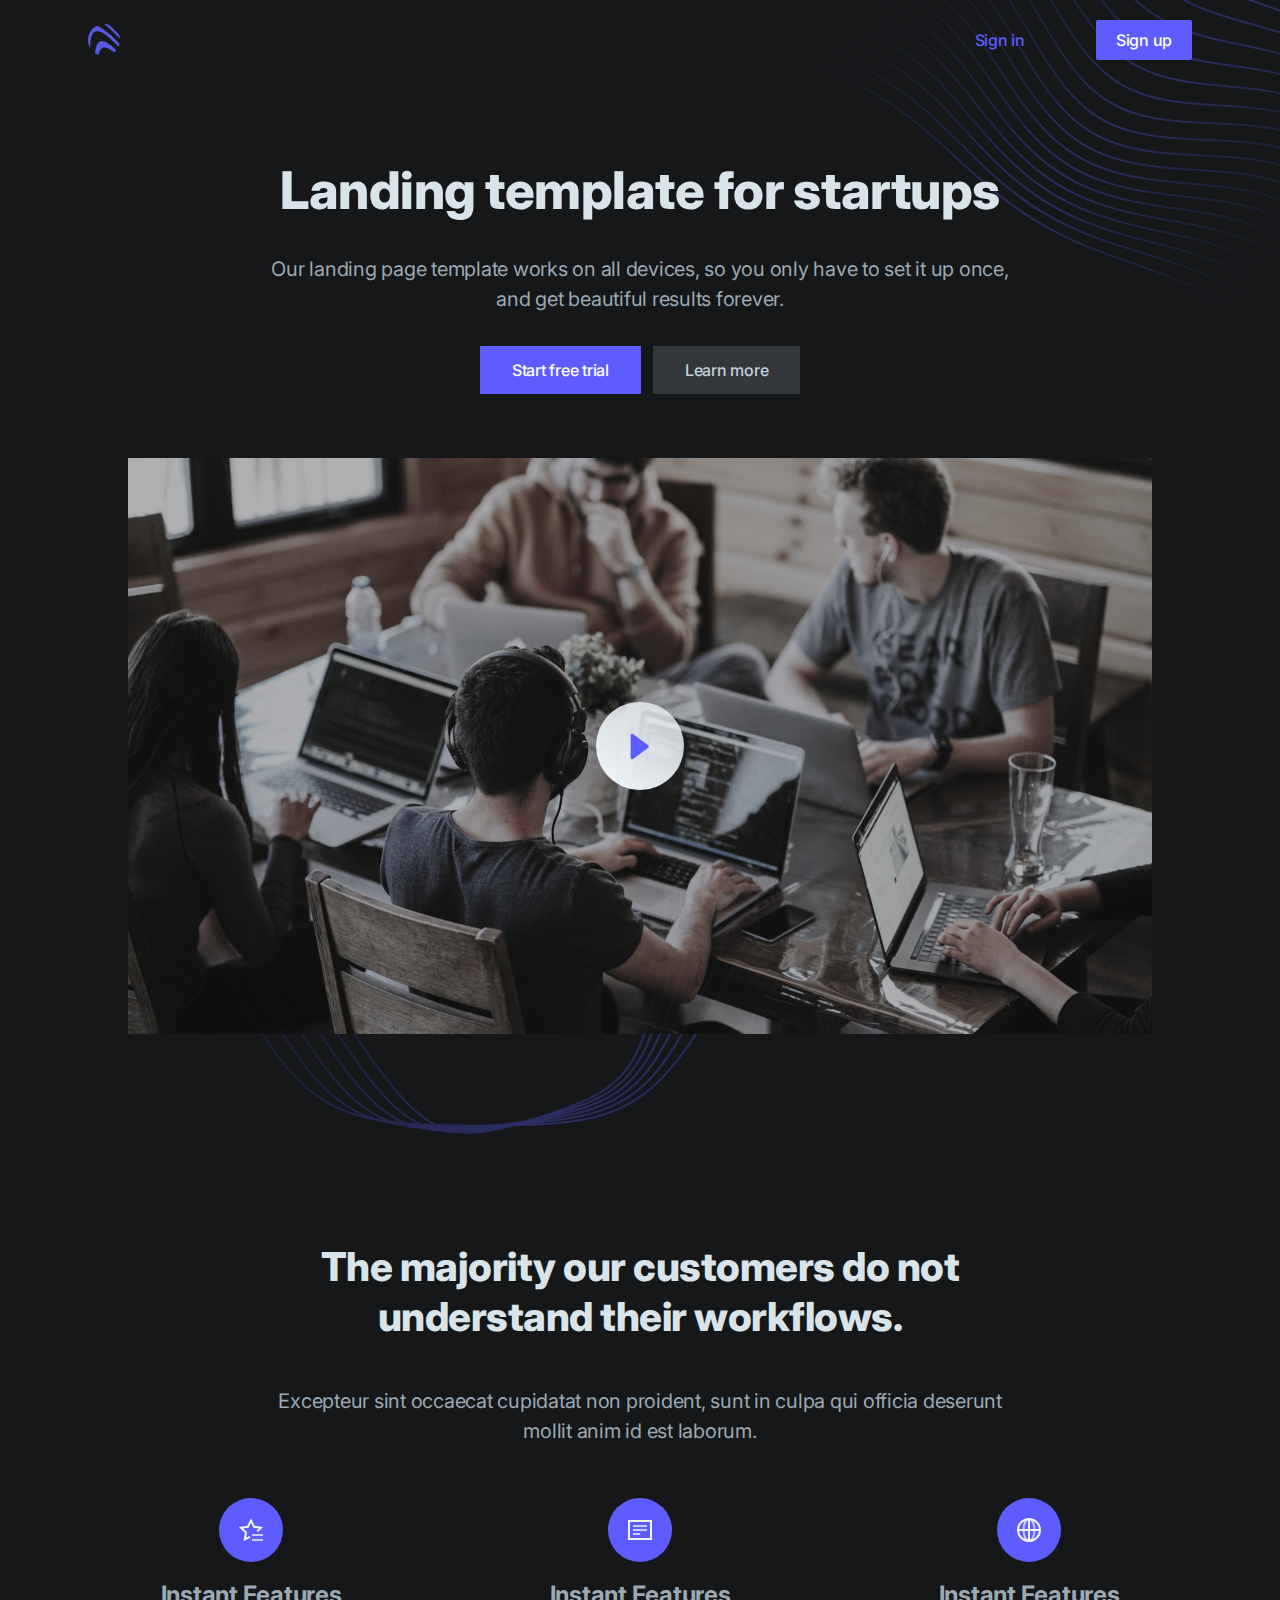
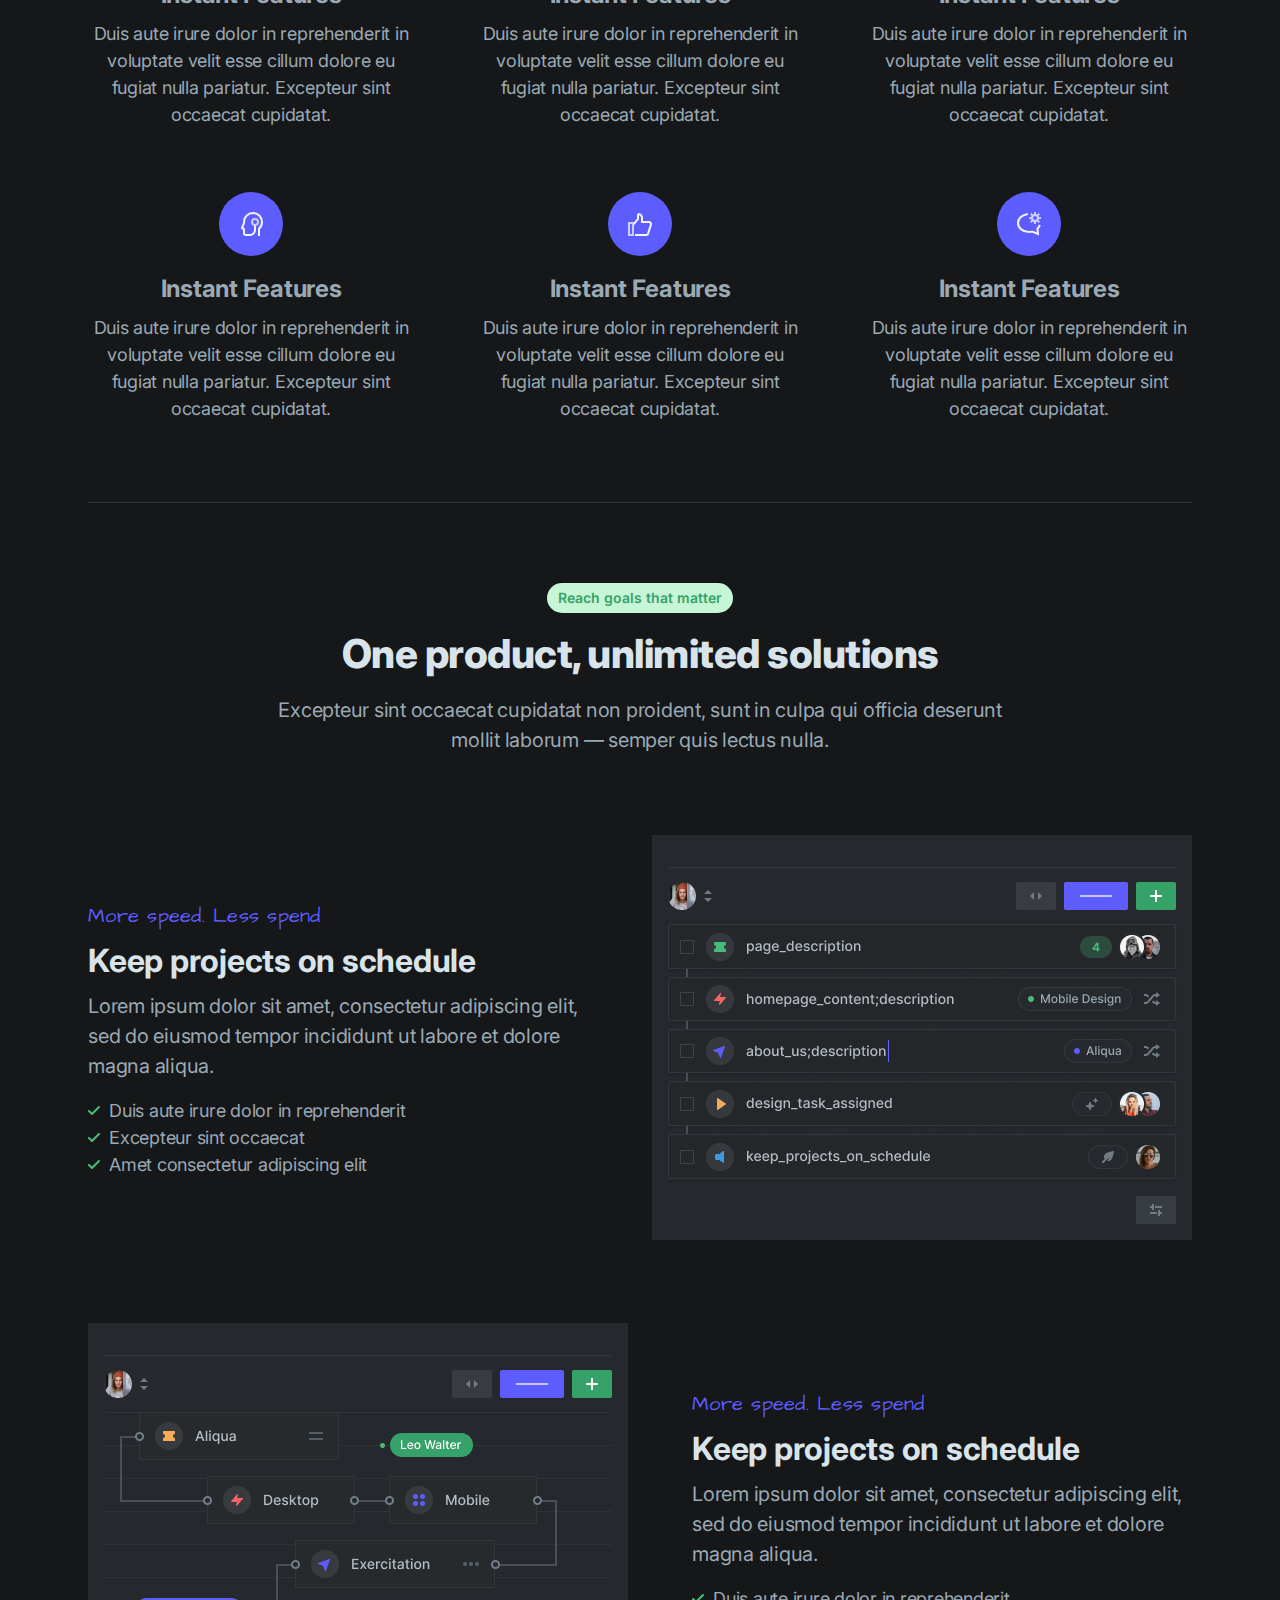
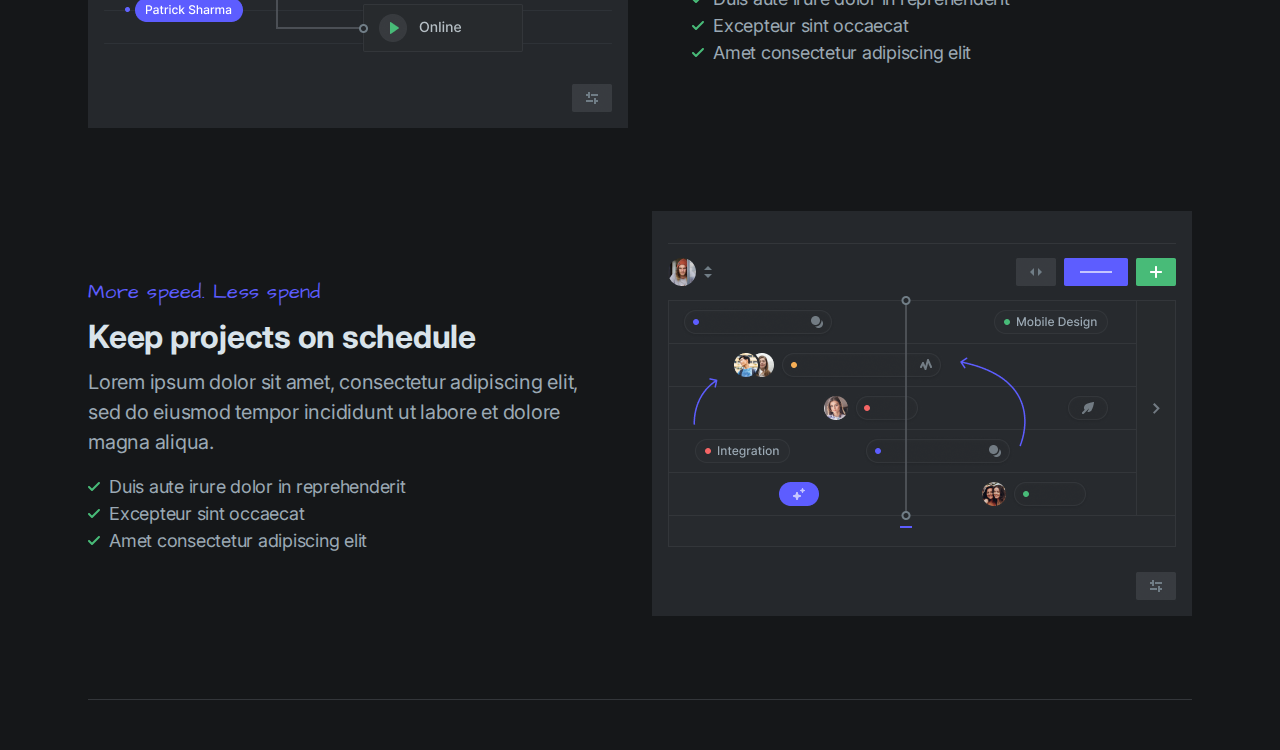
==== index.html @ 2b780910 "next section solutions is made and adapted" ====
<!DOCTYPE html>
<html lang="en">
  <head>
    <meta charset="UTF-8" />
    <meta http-equiv="X-UA-Compatible" content="IE=edge" />
    <meta name="viewport" content="width=device-width, initial-scale=1.0" />
    <title>startup</title>
    <link rel="stylesheet" href="./css/base.css" />
  </head>
  <body>
    <div class="decoration">
      <img src="../imgs/second-decore-one.png" alt="" />
    </div>
    <header class="header">
      <div class="header--top">
        <div class="container">
          <a href="#" class="logo">
            <img src="./imgs/Logo-ico.svg" alt="Logo" />
          </a>
          <nav class="nav">
            <ul class="nav--list">
              <li class="Sign-in">
                <a href="./pages/signIn.html">
                  <img
                    src="./imgs/header/Sign-in-ico.svg"
                    alt=""
                    class="icon"
                  />
                  <span class="link--text">Sign in</span>
                </a>
              </li>
              <li class="Sign-up">
                <a href="./pages/signUp.html">
                  <img
                    src="./imgs/header/Sign-up-ico.svg"
                    alt=""
                    class="icon"
                  />
                  <span class="link--text">Sign up</span>
                </a>
              </li>
            </ul>
          </nav>
        </div>
      </div>
      <div class="header--bottom">
        <div class="container">
          <div class="text--content">
            <h1 class="title">Landing template for startups</h1>
            <h4 class="sub-title">
              Our landing page template works on all devices, so you only have
              to set it up once, and get beautiful results forever.
            </h4>
            <div class="buttons">
              <a href="#" class="first-btn">Start free trial</a>
              <a href="#" class="second-btn">Learn more</a>
            </div>
          </div>
          <div class="video--content">
            <img src="./imgs/header/video-img.png" alt="" class="video--img" />
            <button class="play-btn">
              <div class="play-btn-triangle"></div>
            </button>
          </div>
          <img
            src="./imgs/header/decoration-second.png"
            alt=""
            class="decoration-second"
          />
        </div>
      </div>
    </header>
    <main class="main">
      <section class="majorities">
        <div class="container under-line">
          <div class="majorities--text-content">
            <h2 class="title">
              The majority our customers do not understand their workflows.
            </h2>
            <h4 class="sub-title">
              Excepteur sint occaecat cupidatat non proident, sunt in culpa qui
              officia deserunt mollit anim id est laborum.
            </h4>
          </div>
          <div class="majorities--cards">
            <div class="card">
              <div class="accent--img">
                <img
                  src="./imgs/majorities/card-first-ico.svg"
                  alt=""
                  class=""
                />
              </div>
              <div class="card--text">
                <h5 class="mini-title">Instant Features</h5>
                <p class="description">
                  Duis aute irure dolor in reprehenderit in voluptate velit esse
                  cillum dolore eu fugiat nulla pariatur. Excepteur sint
                  occaecat cupidatat.
                </p>
              </div>
            </div>
            <div class="card">
              <div class="accent--img">
                <img
                  src="./imgs/majorities/card-second-ico.svg"
                  alt=""
                  class=""
                />
              </div>
              <div class="card--text">
                <h5 class="mini-title">Instant Features</h5>
                <p class="description">
                  Duis aute irure dolor in reprehenderit in voluptate velit esse
                  cillum dolore eu fugiat nulla pariatur. Excepteur sint
                  occaecat cupidatat.
                </p>
              </div>
            </div>
            <div class="card">
              <div class="accent--img">
                <img
                  src="./imgs/majorities/card-third-ico.svg"
                  alt=""
                  class=""
                />
              </div>
              <div class="card--text">
                <h5 class="mini-title">Instant Features</h5>
                <p class="description">
                  Duis aute irure dolor in reprehenderit in voluptate velit esse
                  cillum dolore eu fugiat nulla pariatur. Excepteur sint
                  occaecat cupidatat.
                </p>
              </div>
            </div>
            <div class="card">
              <div class="accent--img">
                <img
                  src="./imgs/majorities/card-fourth-ico.svg"
                  alt=""
                  class=""
                />
              </div>
              <div class="card--text">
                <h5 class="mini-title">Instant Features</h5>
                <p class="description">
                  Duis aute irure dolor in reprehenderit in voluptate velit esse
                  cillum dolore eu fugiat nulla pariatur. Excepteur sint
                  occaecat cupidatat.
                </p>
              </div>
            </div>
            <div class="card">
              <div class="accent--img">
                <img
                  src="./imgs/majorities/card-fifth-ico.svg"
                  alt=""
                  class=""
                />
              </div>
              <div class="card--text">
                <h5 class="mini-title">Instant Features</h5>
                <p class="description">
                  Duis aute irure dolor in reprehenderit in voluptate velit esse
                  cillum dolore eu fugiat nulla pariatur. Excepteur sint
                  occaecat cupidatat.
                </p>
              </div>
            </div>
            <div class="card">
              <div class="accent--img">
                <img
                  src="./imgs/majorities/card-sixth-ico.svg"
                  alt=""
                  class=""
                />
              </div>
              <div class="card--text">
                <h5 class="mini-title">Instant Features</h5>
                <p class="description">
                  Duis aute irure dolor in reprehenderit in voluptate velit esse
                  cillum dolore eu fugiat nulla pariatur. Excepteur sint
                  occaecat cupidatat.
                </p>
              </div>
            </div>
          </div>
        </div>
      </section>
      <section class="solutions">
        <div class="container under-line">
          <div class="solutions--text-content">
            <div class="motivational--block">
              <span class="text">Reach goals that matter</span>
            </div>
            <h2 class="title">One product, unlimited solutions</h2>
            <h4 class="sub-title">
              Excepteur sint occaecat cupidatat non proident, sunt in culpa qui
              officia deserunt mollit laborum — semper quis lectus nulla.
            </h4>
          </div>
          <div class="solutions--main-content">
            <div class="card">
              <div class="card-texts">
                <div class="titles--up">
                  <h4 class="accent-sub-title">More speed. Less spend</h4>
                  <h3 class="mini-title">Keep projects on schedule</h3>
                  <h4 class="sub-title">
                    Lorem ipsum dolor sit amet, consectetur adipiscing elit, sed
                    do eiusmod tempor incididunt ut labore et dolore magna
                    aliqua.
                  </h4>
                </div>
                <ul class="check-list">
                  <li class="list-elements">
                    <img
                      src="./imgs/solutions/check-ico.svg"
                      alt=""
                      class="list-check-ico"
                    />
                    <p class="description list-text">
                      Duis aute irure dolor in reprehenderit
                    </p>
                  </li>
                  <li class="list-elements">
                    <img
                      src="./imgs/solutions/check-ico.svg"
                      alt=""
                      class="list-check-ico"
                    />
                    <p class="description list-text">Excepteur sint occaecat</p>
                  </li>
                  <li class="list-elements">
                    <img
                      src="./imgs/solutions/check-ico.svg"
                      alt=""
                      class="list-check-ico"
                    />
                    <p class="description list-text">
                      Amet consectetur adipiscing elit
                    </p>
                  </li>
                </ul>
              </div>
              <div class="card-img">
                <img src="./imgs/solutions/solutions-first-img.png" alt="" />
              </div>
            </div>
            <div class="card card-reverse">
              <div class="card-texts">
                <div class="titles--up">
                  <h4 class="accent-sub-title">More speed. Less spend</h4>
                  <h3 class="mini-title">Keep projects on schedule</h3>
                  <h4 class="sub-title">
                    Lorem ipsum dolor sit amet, consectetur adipiscing elit, sed
                    do eiusmod tempor incididunt ut labore et dolore magna
                    aliqua.
                  </h4>
                </div>
                <ul class="check-list">
                  <li class="list-elements">
                    <img
                      src="./imgs/solutions/check-ico.svg"
                      alt=""
                      class="list-check-ico"
                    />
                    <p class="description list-text">
                      Duis aute irure dolor in reprehenderit
                    </p>
                  </li>
                  <li class="list-elements">
                    <img
                      src="./imgs/solutions/check-ico.svg"
                      alt=""
                      class="list-check-ico"
                    />
                    <p class="description list-text">Excepteur sint occaecat</p>
                  </li>
                  <li class="list-elements">
                    <img
                      src="./imgs/solutions/check-ico.svg"
                      alt=""
                      class="list-check-ico"
                    />
                    <p class="description list-text">
                      Amet consectetur adipiscing elit
                    </p>
                  </li>
                </ul>
              </div>
              <div class="card-img">
                <img src="./imgs/solutions/solution-second-img.png" alt="" />
              </div>
            </div>
            <div class="card">
              <div class="card-texts">
                <div class="titles--up">
                  <h4 class="accent-sub-title">More speed. Less spend</h4>
                  <h3 class="mini-title">Keep projects on schedule</h3>
                  <h4 class="sub-title">
                    Lorem ipsum dolor sit amet, consectetur adipiscing elit, sed
                    do eiusmod tempor incididunt ut labore et dolore magna
                    aliqua.
                  </h4>
                </div>
                <ul class="check-list">
                  <li class="list-elements">
                    <img
                      src="./imgs/solutions/check-ico.svg"
                      alt=""
                      class="list-check-ico"
                    />
                    <p class="description list-text">
                      Duis aute irure dolor in reprehenderit
                    </p>
                  </li>
                  <li class="list-elements">
                    <img
                      src="./imgs/solutions/check-ico.svg"
                      alt=""
                      class="list-check-ico"
                    />
                    <p class="description list-text">Excepteur sint occaecat</p>
                  </li>
                  <li class="list-elements">
                    <img
                      src="./imgs/solutions/check-ico.svg"
                      alt=""
                      class="list-check-ico"
                    />
                    <p class="description list-text">
                      Amet consectetur adipiscing elit
                    </p>
                  </li>
                </ul>
              </div>
              <div class="card-img">
                <img src="./imgs/solutions/solution-third-img.png" alt="" />
              </div>
            </div>
          </div>
        </div>
      </section>
    </main>
  </body>
</html>
---- css/base.css ----
/* http://meyerweb.com/eric/tools/css/reset/
   v5.0.2 | 20191019
   License: none (public domain)
*/
@import url("https://fonts.googleapis.com/css2?family=Architects+Daughter&family=Inter:wght@100..900&display=swap");
* {
  margin: 0;
  padding: 0;
  border: 0;
  font-size: 100%;
  font: inherit;
  vertical-align: baseline;
  box-sizing: border-box;
}

/* HTML5 display-role reset for older browsers */
article, aside, details, figcaption, figure,
footer, header, hgroup, main, menu, nav, section {
  display: block;
}

/* HTML5 hidden-attribute fix for newer browsers */
*[hidden] {
  display: none;
}

body {
  line-height: 1;
}

menu, ol, ul {
  list-style: none;
}

blockquote, q {
  quotes: none;
}

blockquote:before, blockquote:after,
q:before, q:after {
  content: "";
  content: none;
}

table {
  border-collapse: collapse;
  border-spacing: 0;
}

a {
  text-decoration: none;
}

button, input {
  outline: none;
  border: none;
}

.main .sign-form .container #sign-in .additional-info-section .ico .checked-img, .header .header--top .container .nav .nav--list a .icon {
  display: none;
}

.solutions .container .solutions--main-content .card .card-texts .check-list .list-elements, .solutions .container .solutions--main-content .card, .main .sign-form .container .form .selection-text, .main .sign-form .container .form .google-btn .google-ico, .main .sign-form .container #sign-in .additional-info-section .link-label, .main .sign-form .container #sign-in .additional-info-section, .header--bottom .container .text--content .buttons, .header .header--top .container .nav .nav--list, .header .header--top .container {
  display: flex;
  justify-content: space-between;
  align-items: center;
}

.solutions .container .solutions--main-content .card .card-texts .titles--up, .solutions .container .solutions--main-content .card .card-texts, .solutions .container .solutions--main-content, .solutions .container .solutions--text-content, .solutions .container, .majorities .container .majorities--cards .card .card--text, .majorities .container .majorities--cards .card, .majorities .container .majorities--text-content, .majorities .container, .main .sign-form .container .form .input-complex-section .input-complex, .main .sign-form .container .form .input-complex-section, .main .sign-form .container .form, .main .sign-form .container, .header--bottom .container .video--content, .header--bottom .container .text--content, .header--bottom .container {
  display: flex;
  flex-direction: column;
  justify-content: space-between;
  align-items: center;
}

.solutions .container .solutions--text-content .motivational--block, .majorities .container .majorities--cards .card .accent--img, .header--bottom .container .video--content .play-btn {
  display: flex;
  justify-content: center;
  align-items: center;
}

.header .header--top {
  position: relative;
}
.header .header--top .container {
  height: 80px;
}
.header .header--top .container .nav .nav--list {
  gap: 51px;
}
@media (max-width: 768px) {
  .header .header--top .container .nav .nav--list {
    gap: 6dvw;
  }
}
.header .header--top .container .nav .nav--list a {
  border-radius: 2px;
  padding: 10px 20px;
}
@media (max-width: 768px) {
  .header .header--top .container .nav .nav--list a .icon {
    display: block;
    width: 24px;
    height: 24px;
  }
}
@media (max-width: 768px) {
  .header .header--top .container .nav .nav--list a .link--text {
    display: none;
  }
}
.header .header--top .container .nav .nav--list .Sign-in a {
  color: rgb(93, 93, 255);
  font-family: "Inter", sans-serif;
  font-weight: 500;
  font-size: 16px;
  line-height: 24px;
  letter-spacing: -0.25px;
}
@media (max-width: 768px) {
  .header .header--top .container .nav .nav--list .Sign-in a {
    display: block;
    border: 1px solid rgb(93, 93, 255);
  }
}
.header .header--top .container .nav .nav--list .Sign-up a {
  box-shadow: 0px 1px 3px 0px rgba(25, 32, 44, 0.04);
  color: rgb(255, 255, 255);
  font-family: "Inter", sans-serif;
  font-weight: 500;
  font-size: 16px;
  line-height: 24px;
  letter-spacing: -0.25px;
  background-color: rgb(93, 93, 255);
}
@media (max-width: 768px) {
  .header .header--top .container .nav .nav--list .Sign-up a {
    display: flex;
  }
}

.header--bottom {
  padding-top: 80px;
}
.header--bottom .container {
  gap: 64px;
  position: relative;
}
.header--bottom .container .text--content {
  max-width: 768px;
  min-height: 218px;
  text-align: center;
  gap: 32px;
}
.header--bottom .container .text--content .buttons {
  min-height: 48px;
  gap: 12px;
}
@media (max-width: 470px) {
  .header--bottom .container .text--content .buttons {
    flex-wrap: wrap;
    justify-content: center;
    align-items: stretch;
  }
}
.header--bottom .container .text--content .buttons a {
  color: auto;
  font-family: "Inter", sans-serif;
  font-weight: 500;
  font-size: 16px;
  line-height: 24px;
  letter-spacing: -0.25px;
  padding: 12px 32px;
}
.header--bottom .container .text--content .buttons .first-btn {
  background-color: rgb(93, 93, 255);
  color: rgb(255, 255, 255);
}
.header--bottom .container .text--content .buttons .second-btn {
  background-color: rgb(51, 54, 58);
  color: rgb(197, 210, 220);
}
.header--bottom .container .video--content {
  position: relative;
  width: minmax(71dvw, 1024px);
  z-index: 2;
}
.header--bottom .container .video--content .video--img {
  z-index: 1;
  max-width: 100%;
  opacity: 1;
}
.header--bottom .container .video--content .play-btn {
  position: absolute;
  z-index: 2;
  top: 50%;
  transform: translateY(-50%);
  width: 88px;
  height: 88px;
  border-radius: 50%;
  transition: ease-in-out 0.2s all;
  background: linear-gradient(213.57deg, rgba(235, 241, 245, 0.8) 14.42%, #ebf1f5 84.52%);
}
@media (max-width: 768px) {
  .header--bottom .container .video--content .play-btn {
    width: 10dvw;
    height: 10dvw;
  }
}
.header--bottom .container .video--content .play-btn:hover {
  opacity: 0.7;
}
.header--bottom .container .video--content .play-btn .play-btn-triangle {
  width: 40%;
  aspect-ratio: 22/17;
  background: url("../../imgs/header/play-btn-ico.svg");
  background-position: center;
  background-repeat: no-repeat;
  background-size: contain;
}
.header--bottom .container .decoration-second {
  width: 563px;
  max-height: 551px;
  position: absolute;
  z-index: -1;
  left: 10%;
  bottom: -100px;
}
@media (max-width: 768px) {
  .header--bottom .container .decoration-second {
    width: 300px;
    height: 294px;
    left: 0;
    bottom: -100px;
  }
}
@media (max-width: 470px) {
  .header--bottom .container .decoration-second {
    width: minmax(128px, 188px);
    height: minmax(125px, 184px);
  }
}

.main {
  padding: 80px 0 50px;
}
.main .sign-form .container {
  padding: 0px 5px;
  align-items: center;
  gap: 80px;
}
.main .sign-form .container .title {
  padding: 0 10px;
  text-align: center;
}
.main .sign-form .container #sign-in .additional-info-section .link-label {
  gap: 8px;
}
.main .sign-form .container #sign-in .additional-info-section .check-box {
  position: relative;
  opacity: 0;
  cursor: pointer;
}
.main .sign-form .container #sign-in .additional-info-section .check-box:checked ~ .ico {
  padding: 0;
}
.main .sign-form .container #sign-in .additional-info-section .check-box:checked ~ .ico .checked-img {
  display: block;
}
.main .sign-form .container #sign-in .additional-info-section .ico {
  position: absolute;
  padding: 8px;
  border-radius: 4px;
  border: 1px solid rgb(93, 93, 255);
}
.main .sign-form .container .form {
  width: min(80dvw, 401px);
  align-items: stretch;
  gap: 24px;
}
.main .sign-form .container .form input {
  padding: 12px 16px;
  text-align: start;
  border-radius: 1px;
}
.main .sign-form .container .form input[type=button], .main .sign-form .container .form input[type=submit] {
  text-align: center;
  color: rgb(255, 255, 255);
  font-family: "Inter", sans-serif;
  font-weight: 400;
  font-size: 16px;
  line-height: 24px;
  letter-spacing: -0.25px;
}
.main .sign-form .container .form input[type=text], .main .sign-form .container .form input[type=email], .main .sign-form .container .form input[type=password] {
  color: initial;
  font-family: "Inter", sans-serif;
  font-weight: 400;
  font-size: 16px;
  line-height: 24px;
  letter-spacing: -0.25px;
}
.main .sign-form .container .form input[type=text]::placeholder, .main .sign-form .container .form input[type=email]::placeholder, .main .sign-form .container .form input[type=password]::placeholder {
  color: rgb(112, 125, 134);
  font-family: "Inter", sans-serif;
  font-weight: 400;
  font-size: 16px;
  line-height: 24px;
  letter-spacing: -0.25px;
}
.main .sign-form .container .form .google-btn {
  position: relative;
  height: 48px;
}
.main .sign-form .container .form .google-btn .google {
  width: 100%;
  text-align: center;
  background-color: rgb(229, 61, 62);
  position: absolute;
}
.main .sign-form .container .form .google-btn .google-ico {
  width: 31px;
  height: 25px;
  border-right: 1px solid rgb(245, 101, 101);
  position: absolute;
  z-index: 2;
  top: 12px;
  left: 16px;
  justify-content: flex-start;
}
.main .sign-form .container .form .google-btn .google-ico .icon {
  width: 14px;
  height: 14px;
}
.main .sign-form .container .form .selection-text {
  align-items: center;
  gap: 12px;
}
.main .sign-form .container .form .selection-text .description {
  text-align: center;
  color: rgb(155, 169, 180);
  font-family: "Inter", sans-serif;
  font-weight: 400;
  font-size: 16px;
  line-height: 1.5;
  letter-spacing: -0.25px;
}
@media (max-width: 470px) {
  .main .sign-form .container .form .selection-text .description {
    color: rgb(155, 169, 180);
    font-family: "Inter", sans-serif;
    font-weight: 400;
    font-size: 12px;
    line-height: 1.5;
    letter-spacing: -0.25px;
  }
}
.main .sign-form .container .form .selection-text .line-dots {
  width: 90px;
  height: 1px;
  border-bottom: 1px dotted rgb(51, 54, 58);
}
.main .sign-form .container .form .input-complex-section {
  gap: 16px;
  align-items: stretch;
}
.main .sign-form .container .form .input-complex-section .input-complex {
  align-items: stretch;
  gap: 4px;
}
.main .sign-form .container .form .input-complex-section .input-complex .label {
  color: rgb(197, 210, 220);
  font-family: "Inter", sans-serif;
  font-weight: 500;
  font-size: 14px;
  line-height: 22px;
  letter-spacing: initial;
  position: relative;
}
.main .sign-form .container .form .input-complex-section .input-complex .label:after {
  content: "*";
  color: rgb(229, 61, 62);
  position: absolute;
}
.main .sign-form .container .form .input-complex-section .input-complex .input {
  border: 1px solid rgb(51, 54, 58);
  background: transparent;
  color: rgb(112, 125, 134);
}
.main .sign-form .container .form .input-complex-section .privacy-text {
  text-align: center;
  color: rgb(112, 125, 134);
  font-family: "Inter", sans-serif;
  font-weight: 400;
  font-size: 16px;
  line-height: 24px;
  letter-spacing: -0.25px;
}
.main .sign-form .container .form .input-complex-section .privacy-text a {
  text-decoration: underline;
  color: rgb(155, 169, 180);
  font-family: "Inter", sans-serif;
  font-weight: 400;
  font-size: 16px;
  line-height: 24px;
  letter-spacing: -0.25px;
}
.main .sign-form .container .form .SignUp-btn {
  background-color: rgb(93, 93, 255);
}
.main .sign-form .container .form .link-label {
  text-align: center;
  color: rgb(155, 169, 180);
  font-family: "Inter", sans-serif;
  font-weight: 400;
  font-size: 16px;
  line-height: 24px;
  letter-spacing: -0.25px;
}
.main .sign-form .container .form .link {
  color: rgb(93, 93, 255);
  font-family: "Inter", sans-serif;
  font-weight: 400;
  font-size: 16px;
  line-height: 24px;
  letter-spacing: -0.25px;
}

.majorities {
  margin-top: 128px;
}
.majorities .container {
  gap: 52px;
}
.majorities .container .majorities--text-content {
  text-align: center;
  max-width: 768px;
  gap: 44px;
}
.majorities .container .majorities--text-content .title {
  max-width: 768px;
}
.majorities .container .majorities--text-content .sub-title {
  max-width: 768px;
}
.majorities .container .majorities--cards {
  display: grid;
  grid-template-rows: repeat(2, 230px);
  grid-template-columns: repeat(3, 325px);
  gap: 64px;
}
@media (max-width: 1024px) {
  .majorities .container .majorities--cards {
    grid-template-columns: repeat(2, 325px);
  }
}
@media (max-width: 768px) {
  .majorities .container .majorities--cards {
    grid-template-columns: repeat(1, 325px);
  }
}
@media (max-width: 470px) {
  .majorities .container .majorities--cards {
    grid-template-columns: repeat(1, 280px);
  }
}
.majorities .container .majorities--cards .card {
  gap: 16px;
}
.majorities .container .majorities--cards .card .accent--img {
  width: 64px;
  height: 64px;
  background-color: rgb(93, 93, 255);
  border-radius: 50%;
}
.majorities .container .majorities--cards .card .card--text {
  text-align: center;
  gap: 8px;
}

.solutions {
  padding-top: 80px;
}
.solutions .container {
  gap: 80px;
}
.solutions .container .solutions--text-content {
  max-width: 768px;
  text-align: center;
  gap: 16px;
}
.solutions .container .solutions--text-content .motivational--block {
  width: 186px;
  height: 30px;
  border-radius: 15px;
  background-color: rgb(198, 246, 213);
}
.solutions .container .solutions--text-content .motivational--block .text {
  color: rgb(54, 162, 105);
  font-family: "Inter", sans-serif;
  font-weight: 600;
  font-size: 14px;
  line-height: 22px;
  letter-spacing: initial;
}
.solutions .container .solutions--main-content {
  gap: 80px;
}
.solutions .container .solutions--main-content .card {
  gap: 64px;
}
@media (max-width: 1024px) {
  .solutions .container .solutions--main-content .card {
    flex-direction: column;
    align-items: center;
  }
}
.solutions .container .solutions--main-content .card-reverse .card-texts {
  order: 1;
}
@media (max-width: 1024px) {
  .solutions .container .solutions--main-content .card-reverse .card-texts {
    order: 0;
  }
}
.solutions .container .solutions--main-content .card-reverse .card-img {
  order: 0;
}
@media (max-width: 1024px) {
  .solutions .container .solutions--main-content .card-reverse .card-img {
    order: 1;
  }
}
.solutions .container .solutions--main-content .card .card-texts {
  max-width: 500px;
  align-items: flex-start;
  gap: 16px;
}
@media (max-width: 1024px) {
  .solutions .container .solutions--main-content .card .card-texts {
    align-items: center;
    text-align: center;
  }
}
.solutions .container .solutions--main-content .card .card-texts .titles--up {
  align-items: flex-start;
  gap: 9px;
}
@media (max-width: 1024px) {
  .solutions .container .solutions--main-content .card .card-texts .titles--up {
    align-items: center;
  }
}
.solutions .container .solutions--main-content .card .card-texts .check-list .list-elements {
  justify-content: flex-start;
  gap: 9px;
}
.solutions .container .solutions--main-content .card .card-img {
  width: minmax(71dvw, 540px);
}
.solutions .container .solutions--main-content .card .card-img img {
  max-width: 100%;
}

body {
  padding: 0 5dvw;
  background-color: rgb(21, 23, 25);
  position: relative;
}
body::-webkit-scrollbar {
  display: none;
}
body .decoration {
  z-index: -2;
  max-width: 501px;
  max-height: 364px;
  position: absolute;
  top: 0;
  right: 0;
}
@media (max-width: 768px) {
  body .decoration img {
    width: 300px;
    height: 217px;
  }
}

.container {
  max-width: 1104px;
  margin: auto;
}

.main section .under-line {
  border-bottom: 1px solid rgb(51, 54, 58);
  padding-bottom: 80px;
}

.logo {
  width: 32px;
  height: 32px;
}

h1.title {
  color: rgb(217, 227, 234);
  font-family: "Inter", sans-serif;
  font-weight: 800;
  font-size: 52px;
  line-height: 1.2;
  letter-spacing: -0.5px;
}
@media (max-width: 470px) {
  h1.title {
    color: rgb(217, 227, 234);
    font-family: "Inter", sans-serif;
    font-weight: 800;
    font-size: 34px;
    line-height: 1.2;
    letter-spacing: -0.5px;
  }
}

h2.title {
  color: rgb(217, 227, 234);
  font-family: "Inter", sans-serif;
  font-weight: 800;
  font-size: 40px;
  line-height: 1.25;
  letter-spacing: -0.5px;
}
@media (max-width: 470px) {
  h2.title {
    color: rgb(217, 227, 234);
    font-family: "Inter", sans-serif;
    font-weight: 800;
    font-size: 28px;
    line-height: 1.25;
    letter-spacing: -0.5px;
  }
}

h3.mini-title {
  color: rgb(217, 227, 234);
  font-family: "Inter", sans-serif;
  font-weight: 700;
  font-size: 32px;
  line-height: 1.3125;
  letter-spacing: -0.25px;
}
@media (max-width: 470px) {
  h3.mini-title {
    color: rgb(217, 227, 234);
    font-family: "Inter", sans-serif;
    font-weight: 700;
    font-size: 28px;
    line-height: 1.3125;
    letter-spacing: -0.25px;
  }
}

h4.sub-title {
  color: rgb(155, 169, 180);
  font-family: "Inter", sans-serif;
  font-weight: 400;
  font-size: 20px;
  line-height: 1.5;
  letter-spacing: -0.25px;
}
@media (max-width: 470px) {
  h4.sub-title {
    color: rgb(155, 169, 180);
    font-family: "Inter", sans-serif;
    font-weight: 400;
    font-size: 17px;
    line-height: 1.5;
    letter-spacing: -0.25px;
  }
}

h4.accent-sub-title {
  color: rgb(93, 93, 255);
  font-family: "Architects Daughter", cursive;
  font-weight: 400;
  font-size: 20px;
  line-height: 30px;
  letter-spacing: 0.25px;
}

h5.mini-title {
  color: rgb(155, 169, 180);
  font-family: "Inter", sans-serif;
  font-weight: 700;
  font-size: 24px;
  line-height: 1.416;
  letter-spacing: -0.25px;
}
@media (max-width: 470px) {
  h5.mini-title {
    color: rgb(155, 169, 180);
    font-family: "Inter", sans-serif;
    font-weight: 700;
    font-size: 20px;
    line-height: 1.416;
    letter-spacing: -0.25px;
  }
}

.description {
  color: rgb(155, 169, 180);
  font-family: "Inter", sans-serif;
  font-weight: 400;
  font-size: 18px;
  line-height: 27px;
  letter-spacing: -0.25px;
}
@media (max-width: 470px) {
  .description {
    color: rgb(155, 169, 180);
    font-family: "Inter", sans-serif;
    font-weight: 400;
    font-size: 16px;
    line-height: 24px;
    letter-spacing: -0.25px;
  }
}
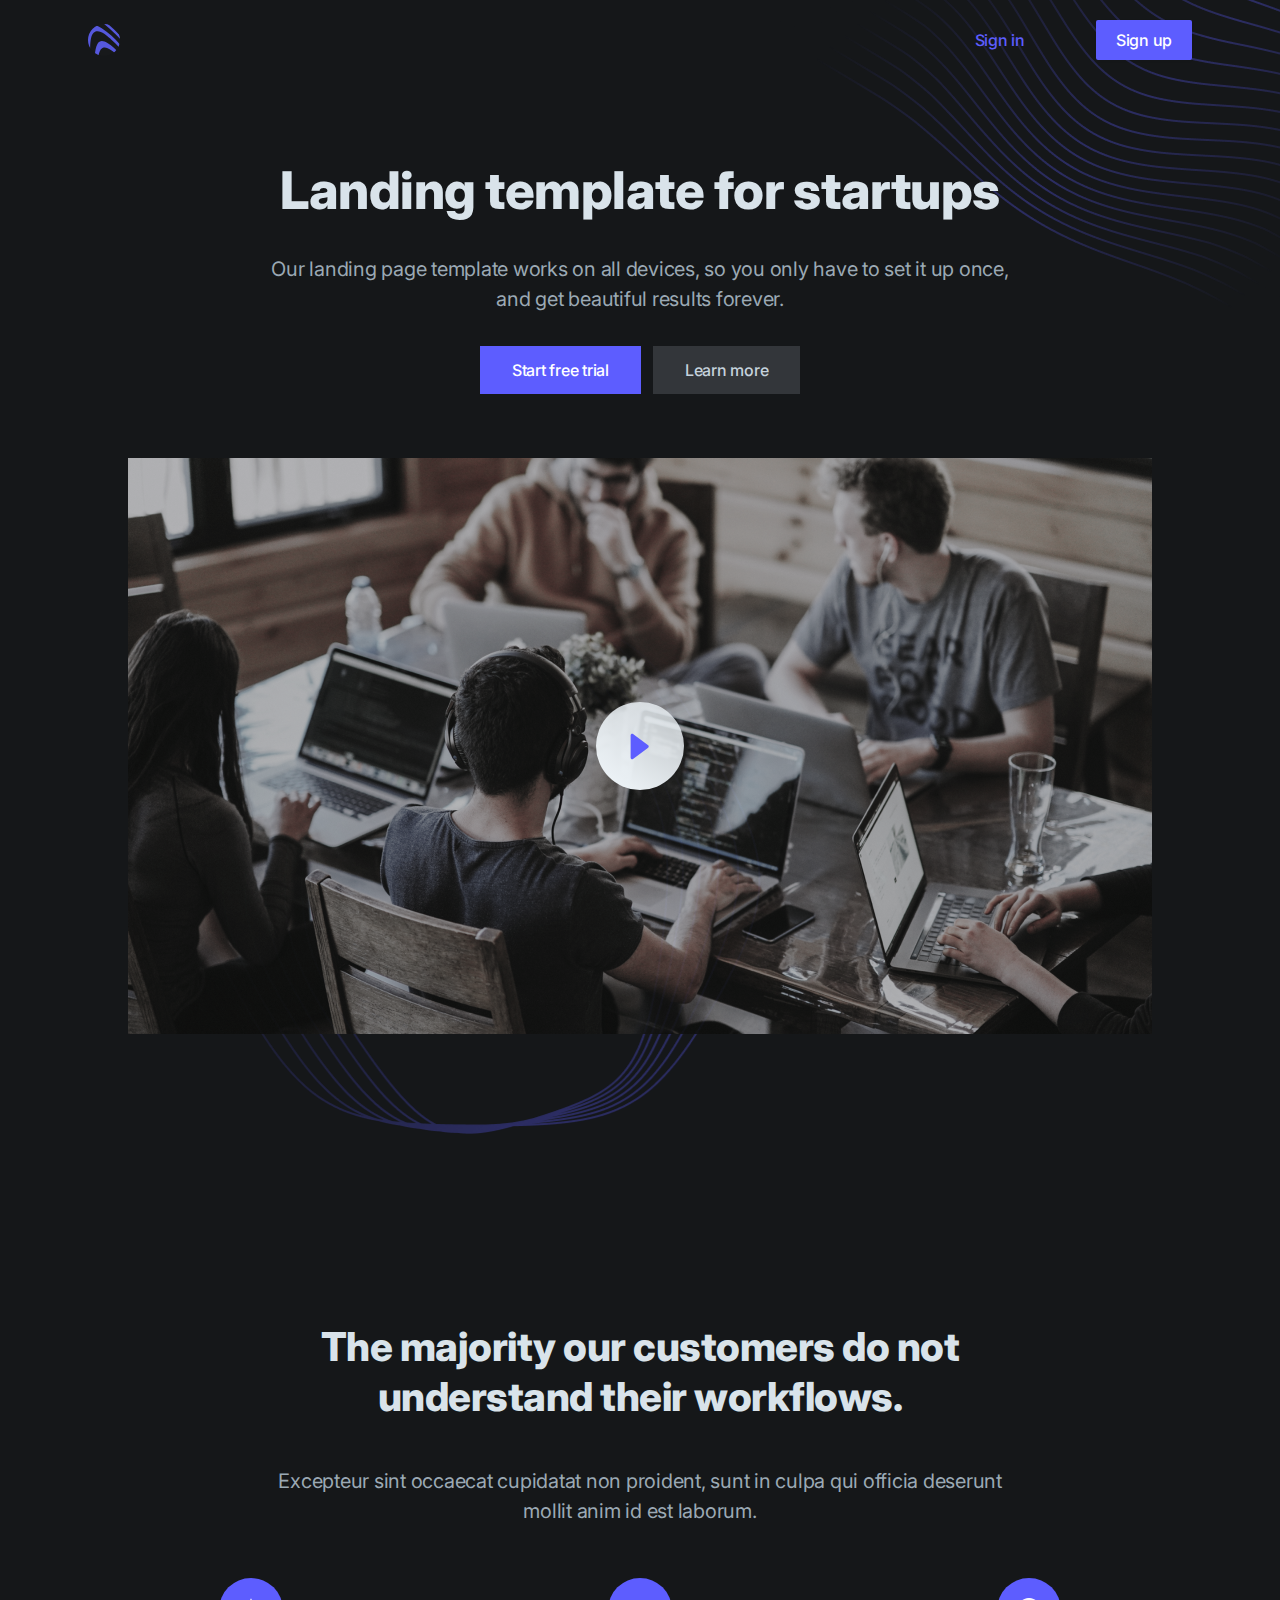
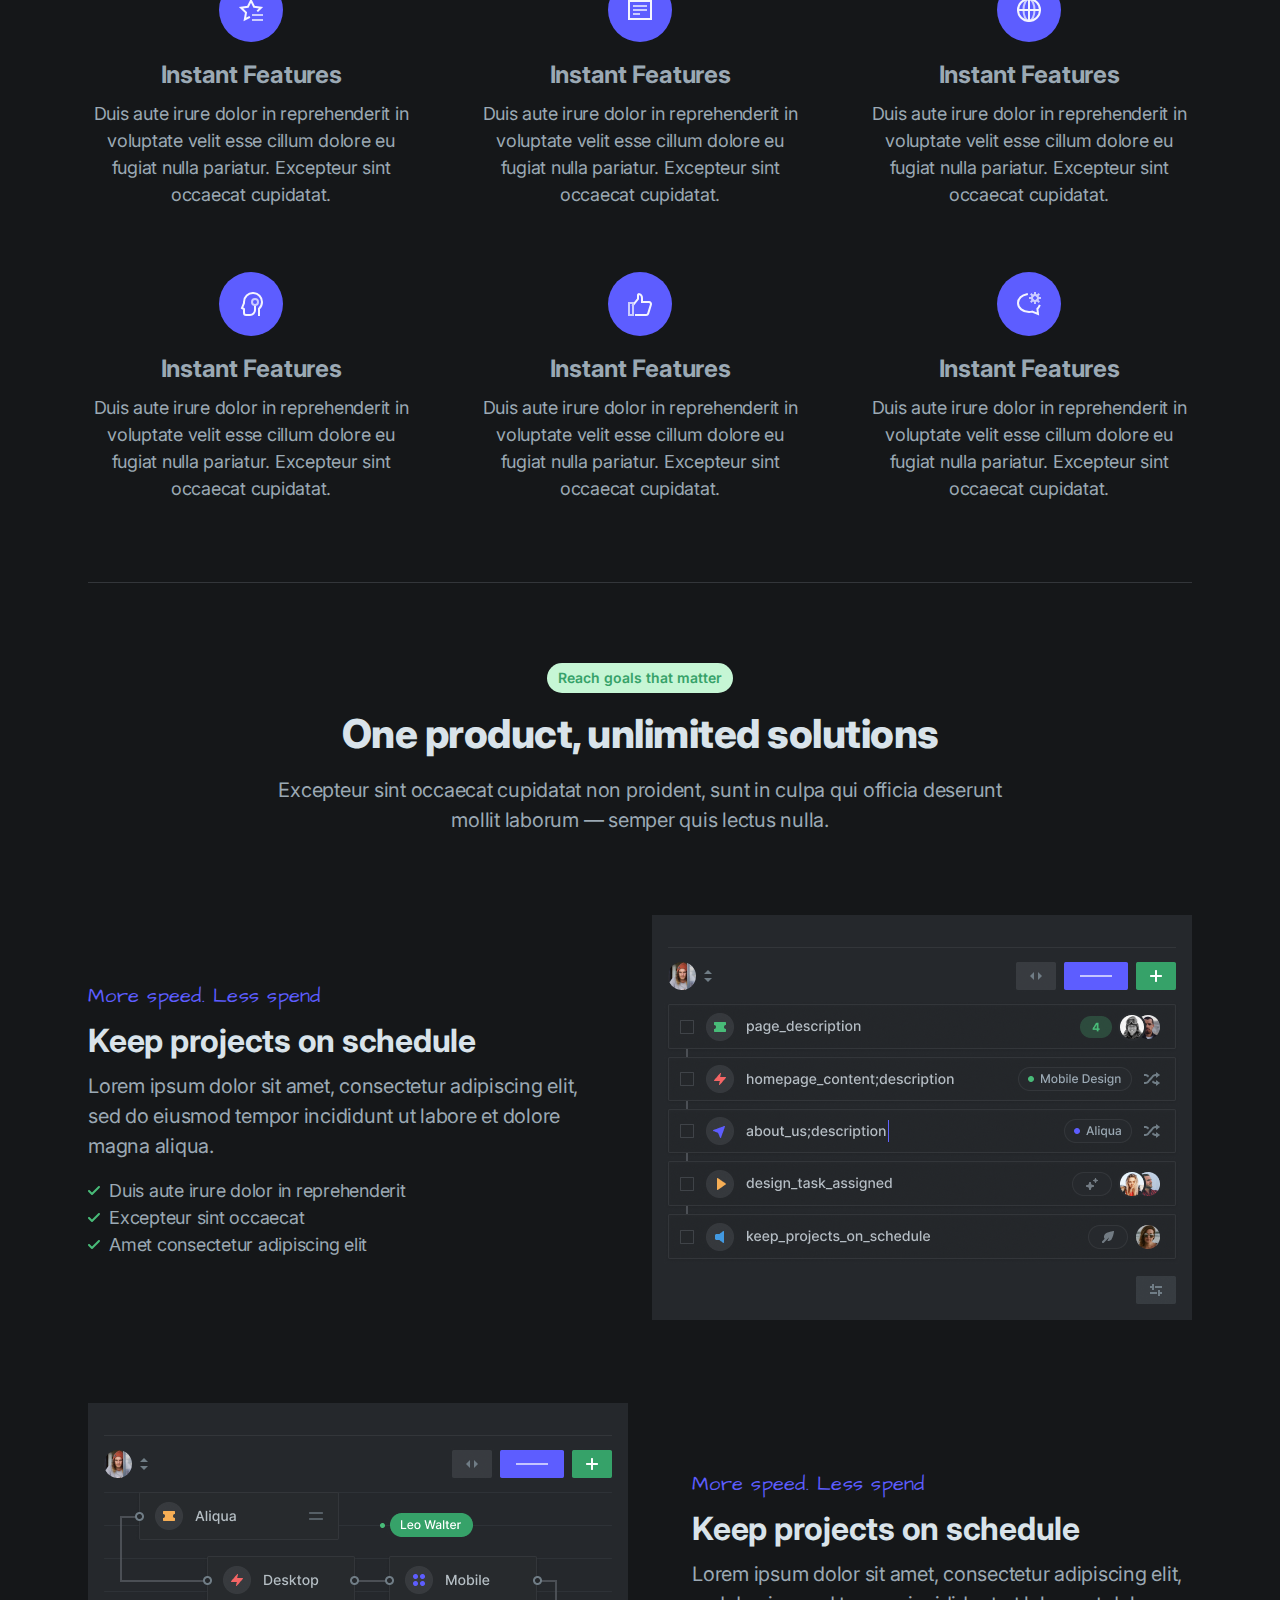
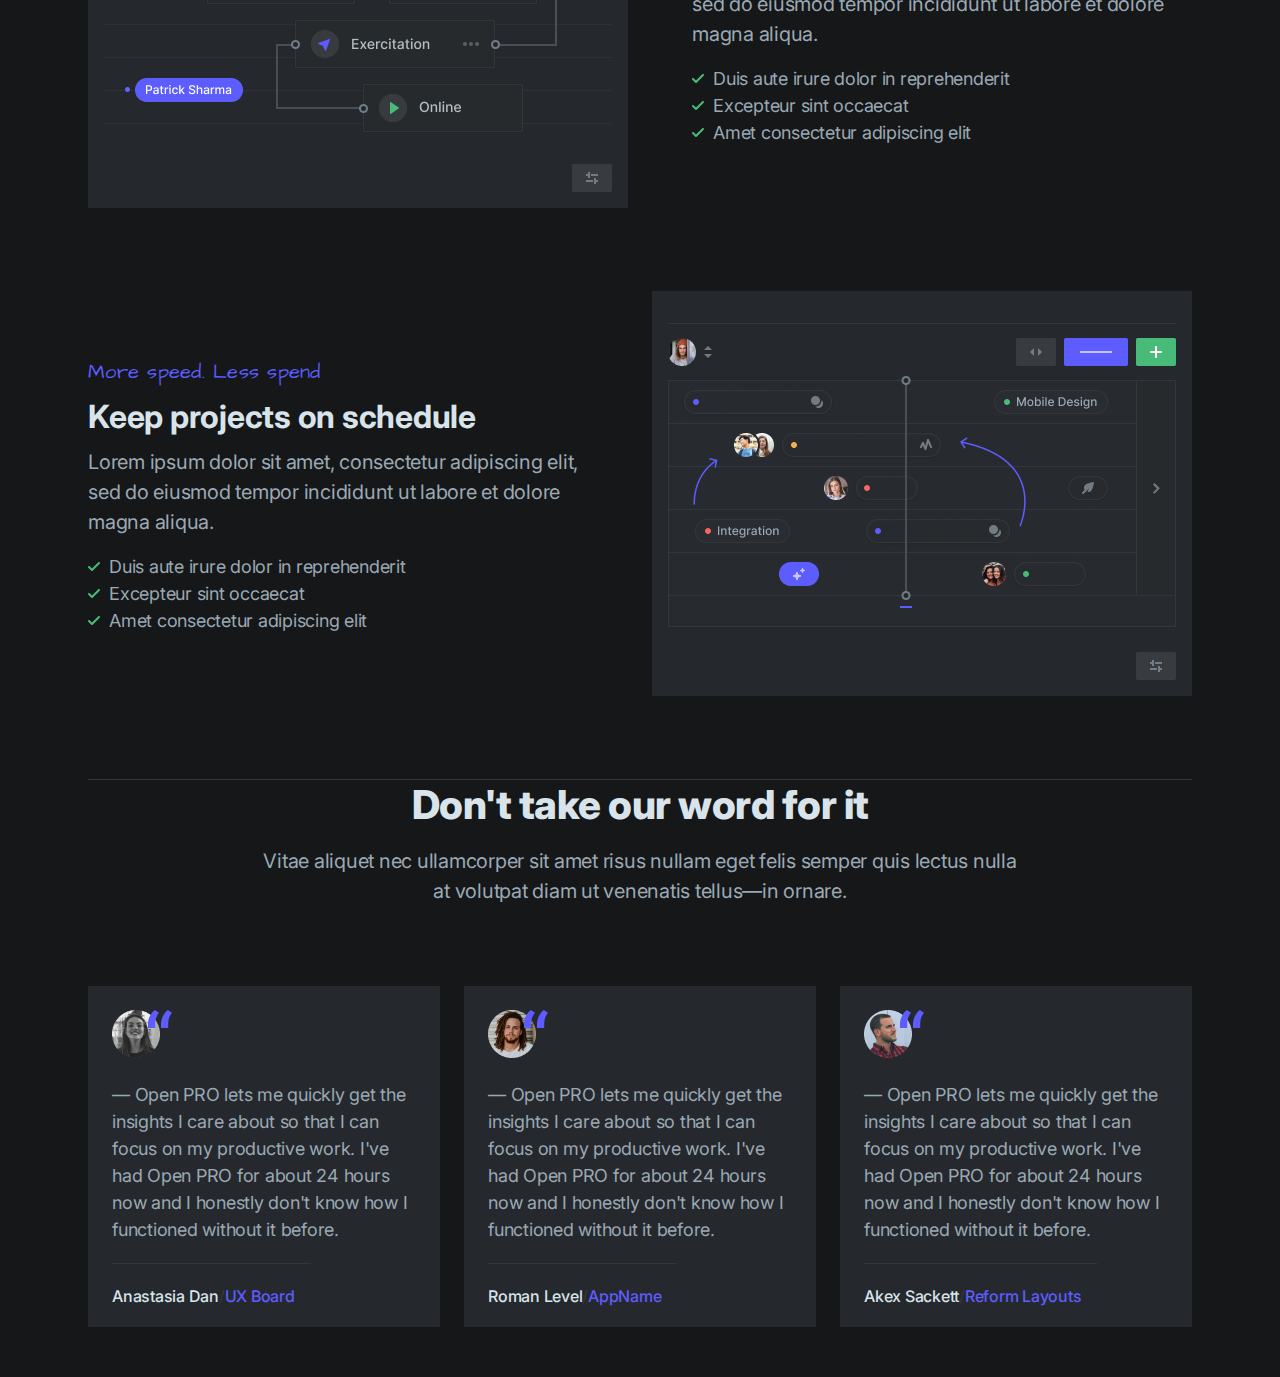
==== commit f6c8f3d4: "another one section (comments) is completet" ====
--- a/index.html
+++ b/index.html
@@ -73,7 +73,7 @@
     <main class="main">
       <section class="majorities">
         <div class="container under-line">
-          <div class="majorities--text-content">
+          <div class="container-titles">
             <h2 class="title">
               The majority our customers do not understand their workflows.
             </h2>
@@ -190,7 +190,7 @@
       </section>
       <section class="solutions">
         <div class="container under-line">
-          <div class="solutions--text-content">
+          <div class="container-titles">
             <div class="motivational--block">
               <span class="text">Reach goals that matter</span>
             </div>
@@ -342,6 +342,89 @@
           </div>
         </div>
       </section>
+      <section class="comments">
+        <div class="container">
+          <div class="container-titles">
+            <h2 class="title">Don't take our word for it</h2>
+            <h4 class="sub-title">
+              Vitae aliquet nec ullamcorper sit amet risus nullam eget felis
+              semper quis lectus nulla at volutpat diam ut venenatis tellus—in
+              ornare.
+            </h4>
+          </div>
+          <div class="comments-cards">
+            <div class="card">
+              <div class="profile-photo">
+                <img
+                  src="./imgs/comments/person-first-img.png"
+                  alt=""
+                  class="person-photo"
+                />
+                <img
+                  src="./imgs/comments/comment-indicator-ico.svg"
+                  alt=""
+                  class="accent-comment-indicator"
+                />
+              </div>
+              <p class="description">
+                — Open PRO lets me quickly get the insights I care about so that
+                I can focus on my productive work. I've had Open PRO for about
+                24 hours now and I honestly don't know how I functioned without
+                it before.
+              </p>
+              <div class="person-info">
+                <h6 class="person-name">Anastasia Dan</h6> / <span class="person-job">UX Board</span>
+              </div>
+            </div>
+            <div class="card">
+              <div class="profile-photo">
+                <img
+                  src="./imgs/comments/person-second-img.png"
+                  alt=""
+                  class="person-photo"
+                />
+                <img
+                  src="./imgs/comments/comment-indicator-ico.svg"
+                  alt=""
+                  class="accent-comment-indicator"
+                />
+              </div>
+              <p class="description">
+                — Open PRO lets me quickly get the insights I care about so that
+                I can focus on my productive work. I've had Open PRO for about
+                24 hours now and I honestly don't know how I functioned without
+                it before.
+              </p>
+              <div class="person-info">
+                <h6 class="person-name">Roman Level</h6> / <span class="person-job">AppName</span>
+              </div>
+            </div>
+            <div class="card">
+              <div class="profile-photo">
+                <img
+                  src="./imgs/comments/person-third-img.png"
+                  alt=""
+                  class="person-photo"
+                />
+                <img
+                  src="./imgs/comments/comment-indicator-ico.svg"
+                  alt=""
+                  class="accent-comment-indicator"
+                />
+              </div>
+              <p class="description">
+                — Open PRO lets me quickly get the insights I care about so that
+                I can focus on my productive work. I've had Open PRO for about
+                24 hours now and I honestly don't know how I functioned without
+                it before.
+              </p>
+              <div class="person-info">
+                <h6 class="person-name">Akex Sackett</h6> / <span class="person-job">Reform Layouts</span>
+              </div>
+            </div>
+          </div>
+        </div>
+      </section>
     </main>
   </body>
 </html>
--- a/css/base.css
+++ b/css/base.css
@@ -60,20 +60,20 @@
   display: none;
 }
 
-.solutions .container .solutions--main-content .card .card-texts .check-list .list-elements, .solutions .container .solutions--main-content .card, .main .sign-form .container .form .selection-text, .main .sign-form .container .form .google-btn .google-ico, .main .sign-form .container #sign-in .additional-info-section .link-label, .main .sign-form .container #sign-in .additional-info-section, .header--bottom .container .text--content .buttons, .header .header--top .container .nav .nav--list, .header .header--top .container {
+.comments .container .comments-cards .card .person-info, .comments .container .comments-cards, .solutions .container .solutions--main-content .card .card-texts .check-list .list-elements, .solutions .container .solutions--main-content .card, .main .sign-form .container .form .selection-text, .main .sign-form .container .form .google-btn .google-ico, .main .sign-form .container #sign-in .additional-info-section .link-label, .main .sign-form .container #sign-in .additional-info-section, .header--bottom .container .text--content .buttons, .header .header--top .container .nav .nav--list, .header .header--top .container {
   display: flex;
   justify-content: space-between;
   align-items: center;
 }
 
-.solutions .container .solutions--main-content .card .card-texts .titles--up, .solutions .container .solutions--main-content .card .card-texts, .solutions .container .solutions--main-content, .solutions .container .solutions--text-content, .solutions .container, .majorities .container .majorities--cards .card .card--text, .majorities .container .majorities--cards .card, .majorities .container .majorities--text-content, .majorities .container, .main .sign-form .container .form .input-complex-section .input-complex, .main .sign-form .container .form .input-complex-section, .main .sign-form .container .form, .main .sign-form .container, .header--bottom .container .video--content, .header--bottom .container .text--content, .header--bottom .container {
+.container-titles, .comments .container .comments-cards .card, .comments .container, .solutions .container .solutions--main-content .card .card-texts .titles--up, .solutions .container .solutions--main-content .card .card-texts, .solutions .container .solutions--main-content, .solutions .container, .majorities .container .majorities--cards .card .card--text, .majorities .container .majorities--cards .card, .majorities .container, .main .sign-form .container .form .input-complex-section .input-complex, .main .sign-form .container .form .input-complex-section, .main .sign-form .container .form, .main .sign-form .container, .header--bottom .container .video--content, .header--bottom .container .text--content, .header--bottom .container {
   display: flex;
   flex-direction: column;
   justify-content: space-between;
   align-items: center;
 }
 
-.solutions .container .solutions--text-content .motivational--block, .majorities .container .majorities--cards .card .accent--img, .header--bottom .container .video--content .play-btn {
+.solutions .container .container-titles .motivational--block, .majorities .container .majorities--cards .card .accent--img, .header--bottom .container .video--content .play-btn {
   display: flex;
   justify-content: center;
   align-items: center;
@@ -427,20 +427,18 @@
 }
 
 .majorities {
-  margin-top: 128px;
+  padding-top: 128px;
 }
 .majorities .container {
   gap: 52px;
 }
-.majorities .container .majorities--text-content {
-  text-align: center;
+.majorities .container .container-titles {
+  gap: 44px;
+}
+.majorities .container .container-titles .title {
   max-width: 768px;
-  gap: 44px;
-}
-.majorities .container .majorities--text-content .title {
-  max-width: 768px;
-}
-.majorities .container .majorities--text-content .sub-title {
+}
+.majorities .container .container-titles .sub-title {
   max-width: 768px;
 }
 .majorities .container .majorities--cards {
@@ -478,24 +476,16 @@
   gap: 8px;
 }
 
-.solutions {
-  padding-top: 80px;
-}
 .solutions .container {
   gap: 80px;
 }
-.solutions .container .solutions--text-content {
-  max-width: 768px;
-  text-align: center;
-  gap: 16px;
-}
-.solutions .container .solutions--text-content .motivational--block {
+.solutions .container .container-titles .motivational--block {
   width: 186px;
   height: 30px;
   border-radius: 15px;
   background-color: rgb(198, 246, 213);
 }
-.solutions .container .solutions--text-content .motivational--block .text {
+.solutions .container .container-titles .motivational--block .text {
   color: rgb(54, 162, 105);
   font-family: "Inter", sans-serif;
   font-weight: 600;
@@ -556,10 +546,76 @@
   gap: 9px;
 }
 .solutions .container .solutions--main-content .card .card-img {
-  width: minmax(71dvw, 540px);
+  width: min(80dvw, 540px);
 }
 .solutions .container .solutions--main-content .card .card-img img {
   max-width: 100%;
+}
+
+.comments .container {
+  gap: 80px;
+}
+.comments .container .comments-cards {
+  gap: 24px;
+}
+@media (max-width: 1024px) {
+  .comments .container .comments-cards {
+    flex-direction: column;
+  }
+}
+.comments .container .comments-cards .card {
+  max-width: 352px;
+  min-height: 339px;
+  background: rgb(37, 40, 44);
+  padding: 24px 24px 20px;
+  gap: 20px;
+  align-items: flex-start;
+}
+@media (max-width: 470px) {
+  .comments .container .comments-cards .card {
+    width: 80dvw;
+  }
+}
+.comments .container .comments-cards .card .profile-photo {
+  position: relative;
+}
+.comments .container .comments-cards .card .profile-photo .person-photo {
+  width: 48px;
+  height: 48px;
+}
+.comments .container .comments-cards .card .profile-photo .accent-comment-indicator {
+  position: absolute;
+  left: 36px;
+  top: 0;
+}
+.comments .container .comments-cards .card .person-info {
+  justify-content: flex-start;
+  border-top: 1px solid rgb(51, 54, 58);
+  max-width: 296px;
+  height: 44px;
+  padding: 20px 16px 0 0;
+  color: rgb(51, 54, 58);
+  font-family: "Inter", sans-serif;
+  font-weight: 500;
+  font-size: 16px;
+  line-height: 24px;
+  letter-spacing: -0.25px;
+}
+.comments .container .comments-cards .card .person-info .person-name {
+  color: rgb(217, 227, 234);
+  font-family: "Inter", sans-serif;
+  font-weight: 500;
+  font-size: 16px;
+  line-height: 24px;
+  letter-spacing: -0.25px;
+}
+.comments .container .comments-cards .card .person-info .person-job {
+  color: rgb(93, 93, 255);
+  font-family: "Inter", sans-serif;
+  font-weight: 500;
+  font-size: 16px;
+  line-height: 24px;
+  letter-spacing: -0.25px;
 }
 
 body {
@@ -590,9 +646,15 @@
   margin: auto;
 }
 
+.container-titles {
+  max-width: 768px;
+  text-align: center;
+  gap: 16px;
+}
+
 .main section .under-line {
   border-bottom: 1px solid rgb(51, 54, 58);
-  padding-bottom: 80px;
+  padding: 80px 0;
 }
 
 .logo {
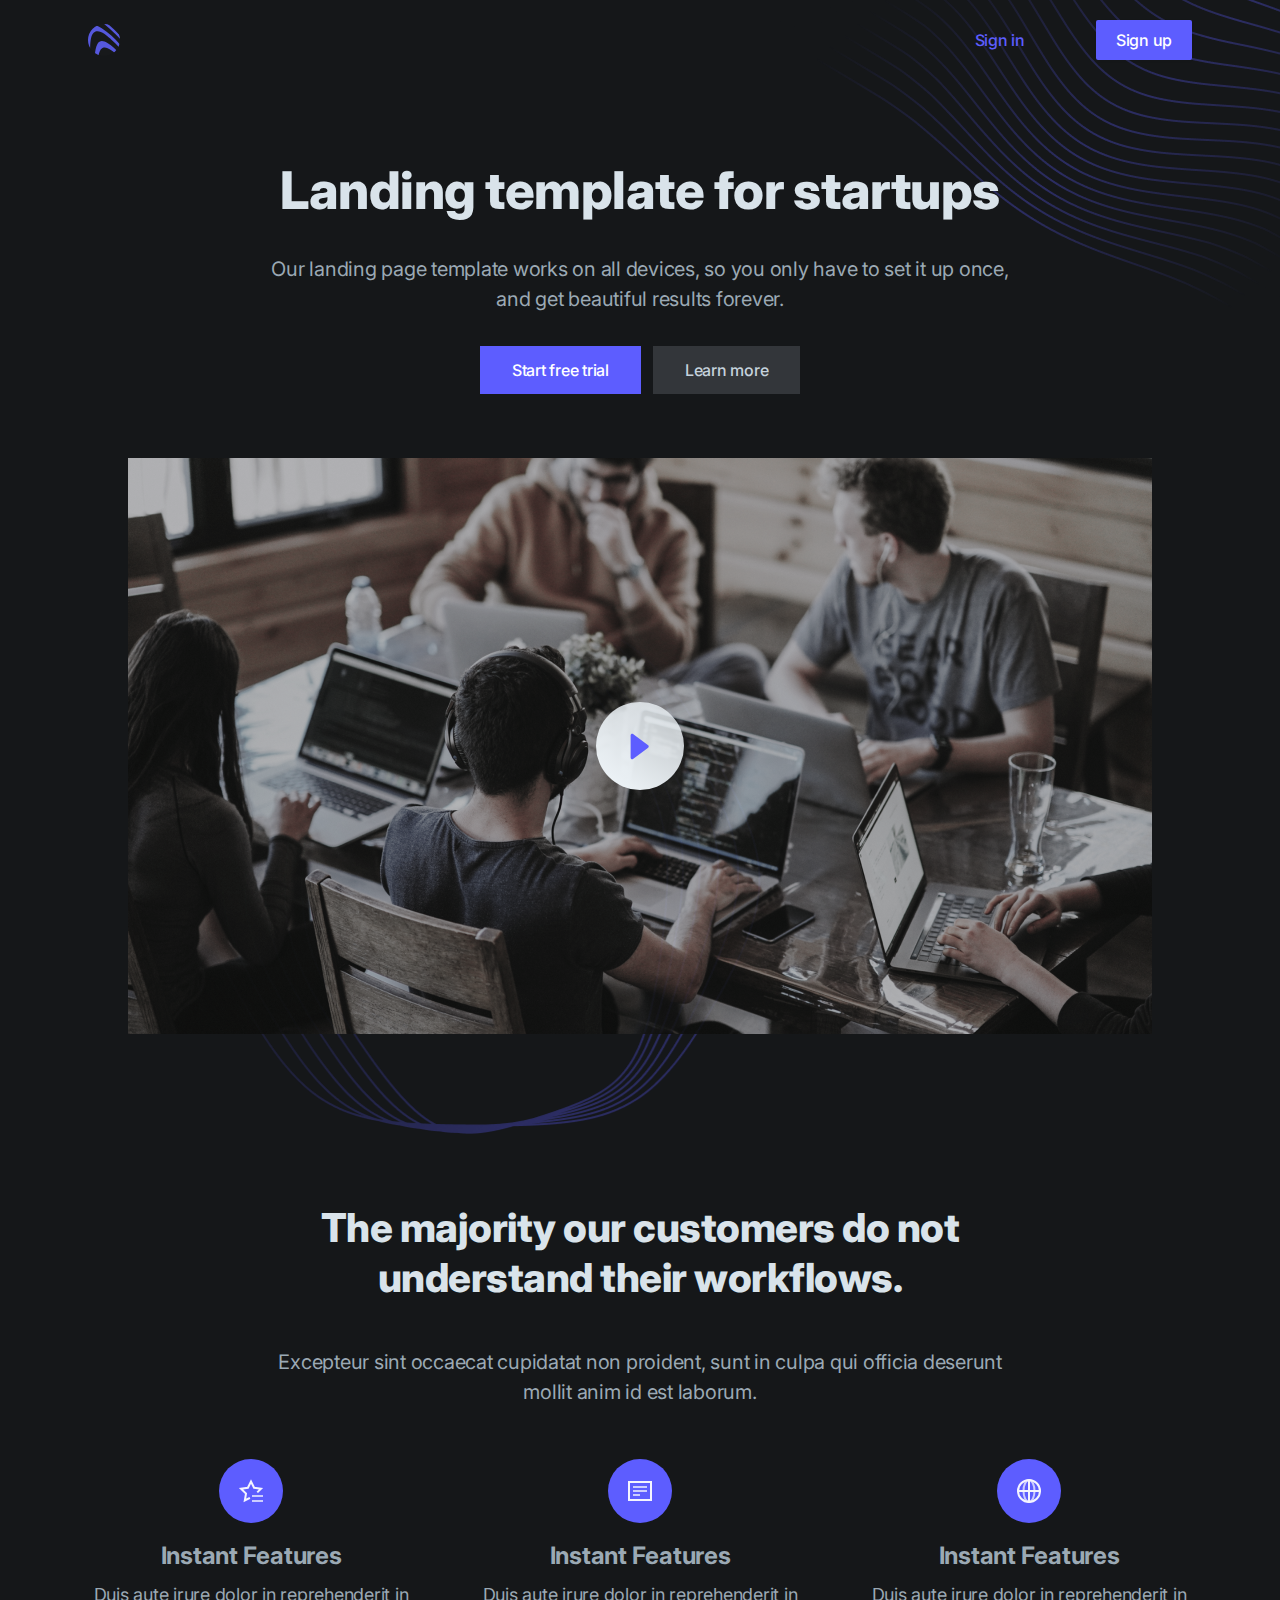
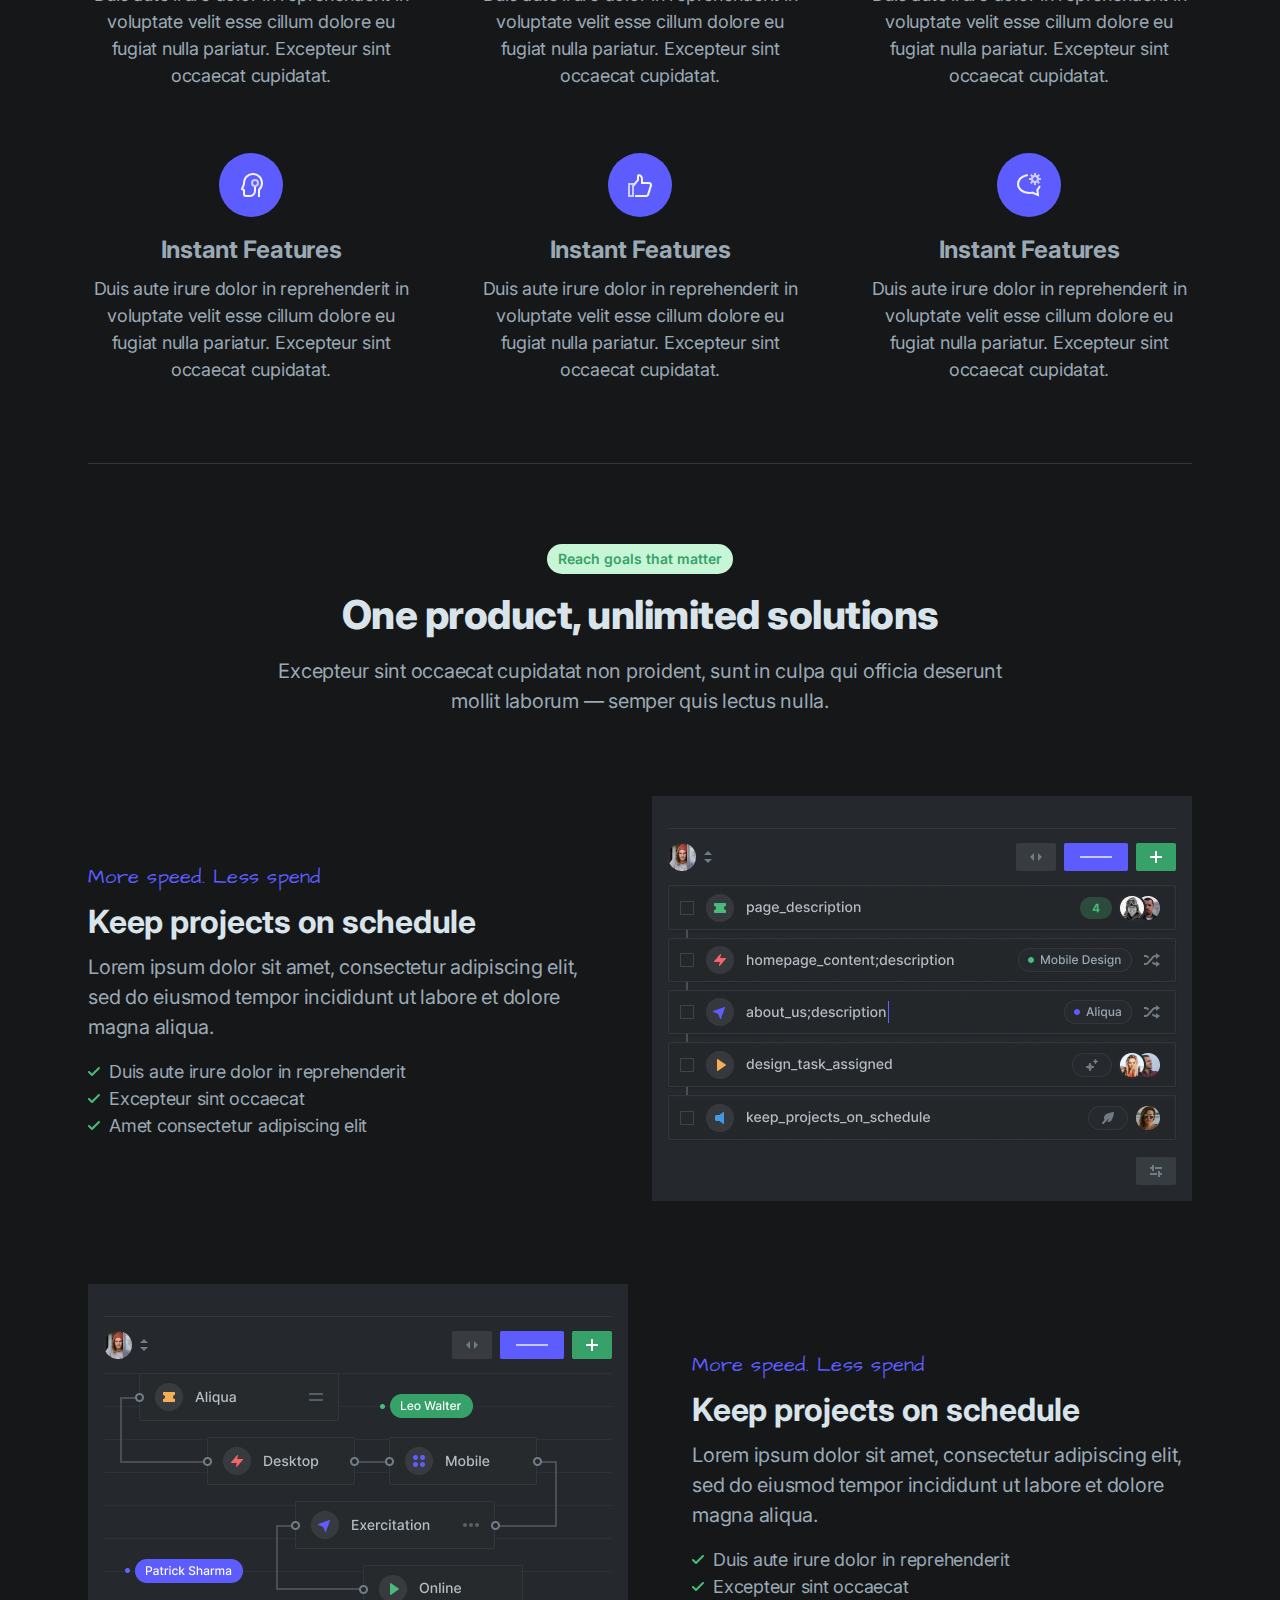
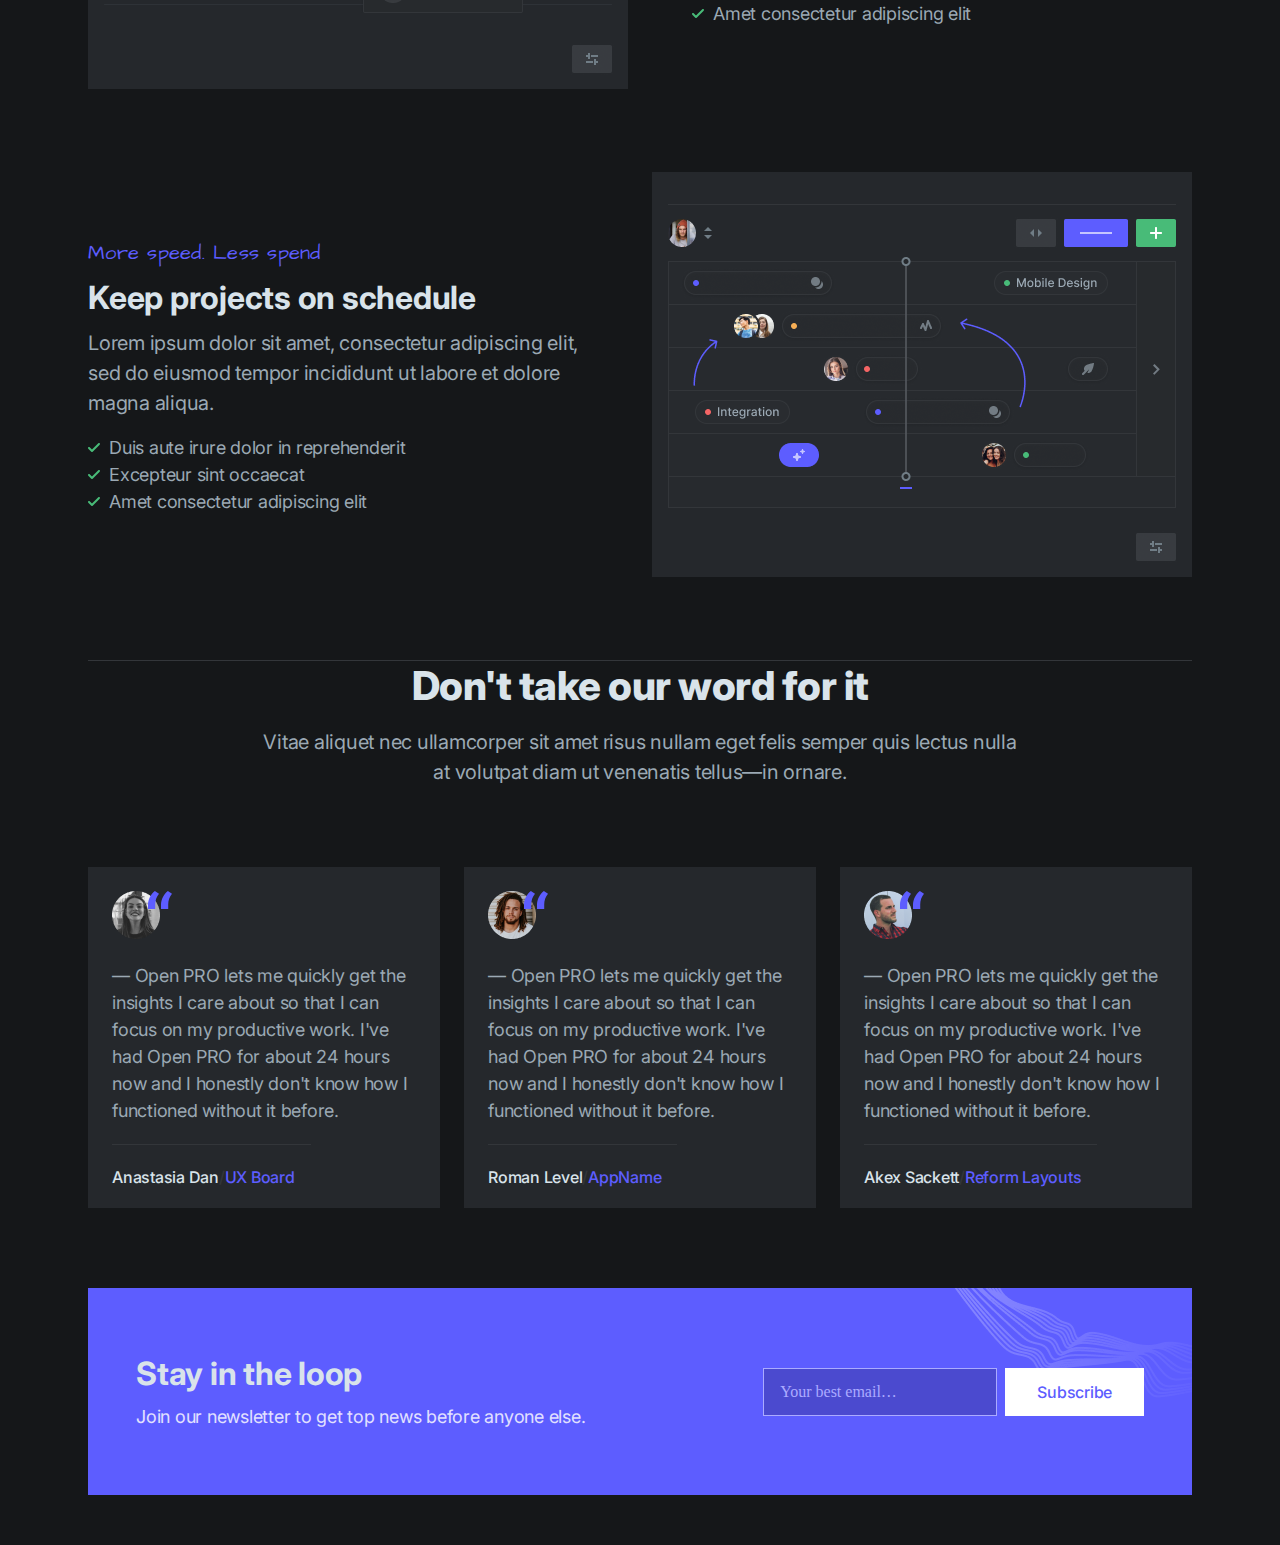
==== commit ae6d675d: "almost last section (join) zakonchil" ====
--- a/index.html
+++ b/index.html
@@ -373,7 +373,8 @@
                 it before.
               </p>
               <div class="person-info">
-                <h6 class="person-name">Anastasia Dan</h6> / <span class="person-job">UX Board</span>
+                <h6 class="person-name">Anastasia Dan</h6>
+                / <span class="person-job">UX Board</span>
               </div>
             </div>
             <div class="card">
@@ -396,7 +397,8 @@
                 it before.
               </p>
               <div class="person-info">
-                <h6 class="person-name">Roman Level</h6> / <span class="person-job">AppName</span>
+                <h6 class="person-name">Roman Level</h6>
+                / <span class="person-job">AppName</span>
               </div>
             </div>
             <div class="card">
@@ -419,9 +421,27 @@
                 it before.
               </p>
               <div class="person-info">
-                <h6 class="person-name">Akex Sackett</h6> / <span class="person-job">Reform Layouts</span>
-              </div>
-            </div>
+                <h6 class="person-name">Akex Sackett</h6>
+                / <span class="person-job">Reform Layouts</span>
+              </div>
+            </div>
+          </div>
+        </div>
+      </section>
+      <section class="joining">
+        <div class="container">
+          <div class="text-content">
+            <h3 class="mini-title">Stay in the loop</h3>
+            <p class="description">
+              Join our newsletter to get top news before anyone else.
+            </p>
+          </div>
+          <div class="input-content">
+            <input type="email" class="email-input" placeholder="Your best email…">
+          <input type="button" value="Subscribe" class="subscribe-input">
+          </div> 
+          <div class="joining-decoration">
+            <img src="./imgs/joining/joining-decoration.png" alt="">
           </div>
         </div>
       </section>
--- a/css/base.css
+++ b/css/base.css
@@ -60,13 +60,13 @@
   display: none;
 }
 
-.comments .container .comments-cards .card .person-info, .comments .container .comments-cards, .solutions .container .solutions--main-content .card .card-texts .check-list .list-elements, .solutions .container .solutions--main-content .card, .main .sign-form .container .form .selection-text, .main .sign-form .container .form .google-btn .google-ico, .main .sign-form .container #sign-in .additional-info-section .link-label, .main .sign-form .container #sign-in .additional-info-section, .header--bottom .container .text--content .buttons, .header .header--top .container .nav .nav--list, .header .header--top .container {
+.joining .container .input-content, .joining .container, .comments .container .comments-cards .card .person-info, .comments .container .comments-cards, .solutions .container .solutions--main-content .card .card-texts .check-list .list-elements, .solutions .container .solutions--main-content .card, .main .sign-form .container .form .selection-text, .main .sign-form .container .form .google-btn .google-ico, .main .sign-form .container #sign-in .additional-info-section .link-label, .main .sign-form .container #sign-in .additional-info-section, .header--bottom .container .text--content .buttons, .header .header--top .container .nav .nav--list, .header .header--top .container {
   display: flex;
   justify-content: space-between;
   align-items: center;
 }
 
-.container-titles, .comments .container .comments-cards .card, .comments .container, .solutions .container .solutions--main-content .card .card-texts .titles--up, .solutions .container .solutions--main-content .card .card-texts, .solutions .container .solutions--main-content, .solutions .container, .majorities .container .majorities--cards .card .card--text, .majorities .container .majorities--cards .card, .majorities .container, .main .sign-form .container .form .input-complex-section .input-complex, .main .sign-form .container .form .input-complex-section, .main .sign-form .container .form, .main .sign-form .container, .header--bottom .container .video--content, .header--bottom .container .text--content, .header--bottom .container {
+.container-titles, .joining .container .text-content, .comments .container .comments-cards .card, .comments .container, .solutions .container .solutions--main-content .card .card-texts .titles--up, .solutions .container .solutions--main-content .card .card-texts, .solutions .container .solutions--main-content, .solutions .container, .majorities .container .majorities--cards .card .card--text, .majorities .container .majorities--cards .card, .majorities .container, .main .sign-form .container .form .input-complex-section .input-complex, .main .sign-form .container .form .input-complex-section, .main .sign-form .container .form, .main .sign-form .container, .header--bottom .container .video--content, .header--bottom .container .text--content, .header--bottom .container {
   display: flex;
   flex-direction: column;
   justify-content: space-between;
@@ -427,7 +427,7 @@
 }
 
 .majorities {
-  padding-top: 128px;
+  padding-top: min(128px, 1dvh);
 }
 .majorities .container {
   gap: 52px;
@@ -560,7 +560,7 @@
 }
 @media (max-width: 1024px) {
   .comments .container .comments-cards {
-    flex-direction: column;
+    flex-flow: column wrap;
   }
 }
 .comments .container .comments-cards .card {
@@ -618,6 +618,86 @@
   letter-spacing: -0.25px;
 }
 
+.joining {
+  padding-top: 80px;
+}
+.joining .container {
+  padding: 65px 48px;
+  background: rgb(93, 93, 255);
+  position: relative;
+}
+@media (max-width: 768px) {
+  .joining .container {
+    flex-direction: column;
+    text-align: center;
+    gap: 12px;
+    padding-top: 50px;
+  }
+}
+.joining .container .text-content {
+  z-index: 2;
+  max-width: 480px;
+  align-items: flex-start;
+  gap: 8px;
+}
+@media (max-width: 768px) {
+  .joining .container .text-content {
+    align-items: center;
+  }
+}
+.joining .container .text-content .description {
+  color: rgb(226, 225, 255);
+}
+.joining .container .input-content {
+  height: 48px;
+  align-items: stretch;
+  gap: 8px;
+  z-index: 2;
+}
+@media (max-width: 768px) {
+  .joining .container .input-content {
+    flex-direction: column;
+    align-items: stretch;
+  }
+}
+.joining .container .input-content .email-input {
+  max-width: 320px;
+  padding: 12px 16px;
+  background: rgb(75, 74, 207);
+  color: rgb(171, 171, 255);
+  border: 1px solid rgb(171, 171, 255);
+}
+@media (max-width: 768px) {
+  .joining .container .input-content .email-input {
+    text-align: center;
+  }
+}
+.joining .container .input-content .email-input::placeholder {
+  color: rgb(171, 171, 255);
+}
+.joining .container .input-content .subscribe-input {
+  box-sizing: border-box;
+  padding: 12px 32px;
+  background: rgb(255, 255, 255);
+  color: rgb(93, 93, 255);
+  font-family: "Inter", sans-serif;
+  font-weight: 500;
+  font-size: 16px;
+  line-height: 24px;
+  letter-spacing: -0.25px;
+  transition: ease-in-out 0.2s;
+}
+.joining .container .input-content .subscribe-input:hover {
+  background-color: rgb(93, 93, 255);
+  color: rgb(255, 255, 255);
+  border: 0.1px solid rgb(255, 255, 255);
+}
+.joining .container .joining-decoration {
+  position: absolute;
+  top: 0;
+  right: 0;
+  z-index: 1;
+}
 body {
   padding: 0 5dvw;
   background-color: rgb(21, 23, 25);
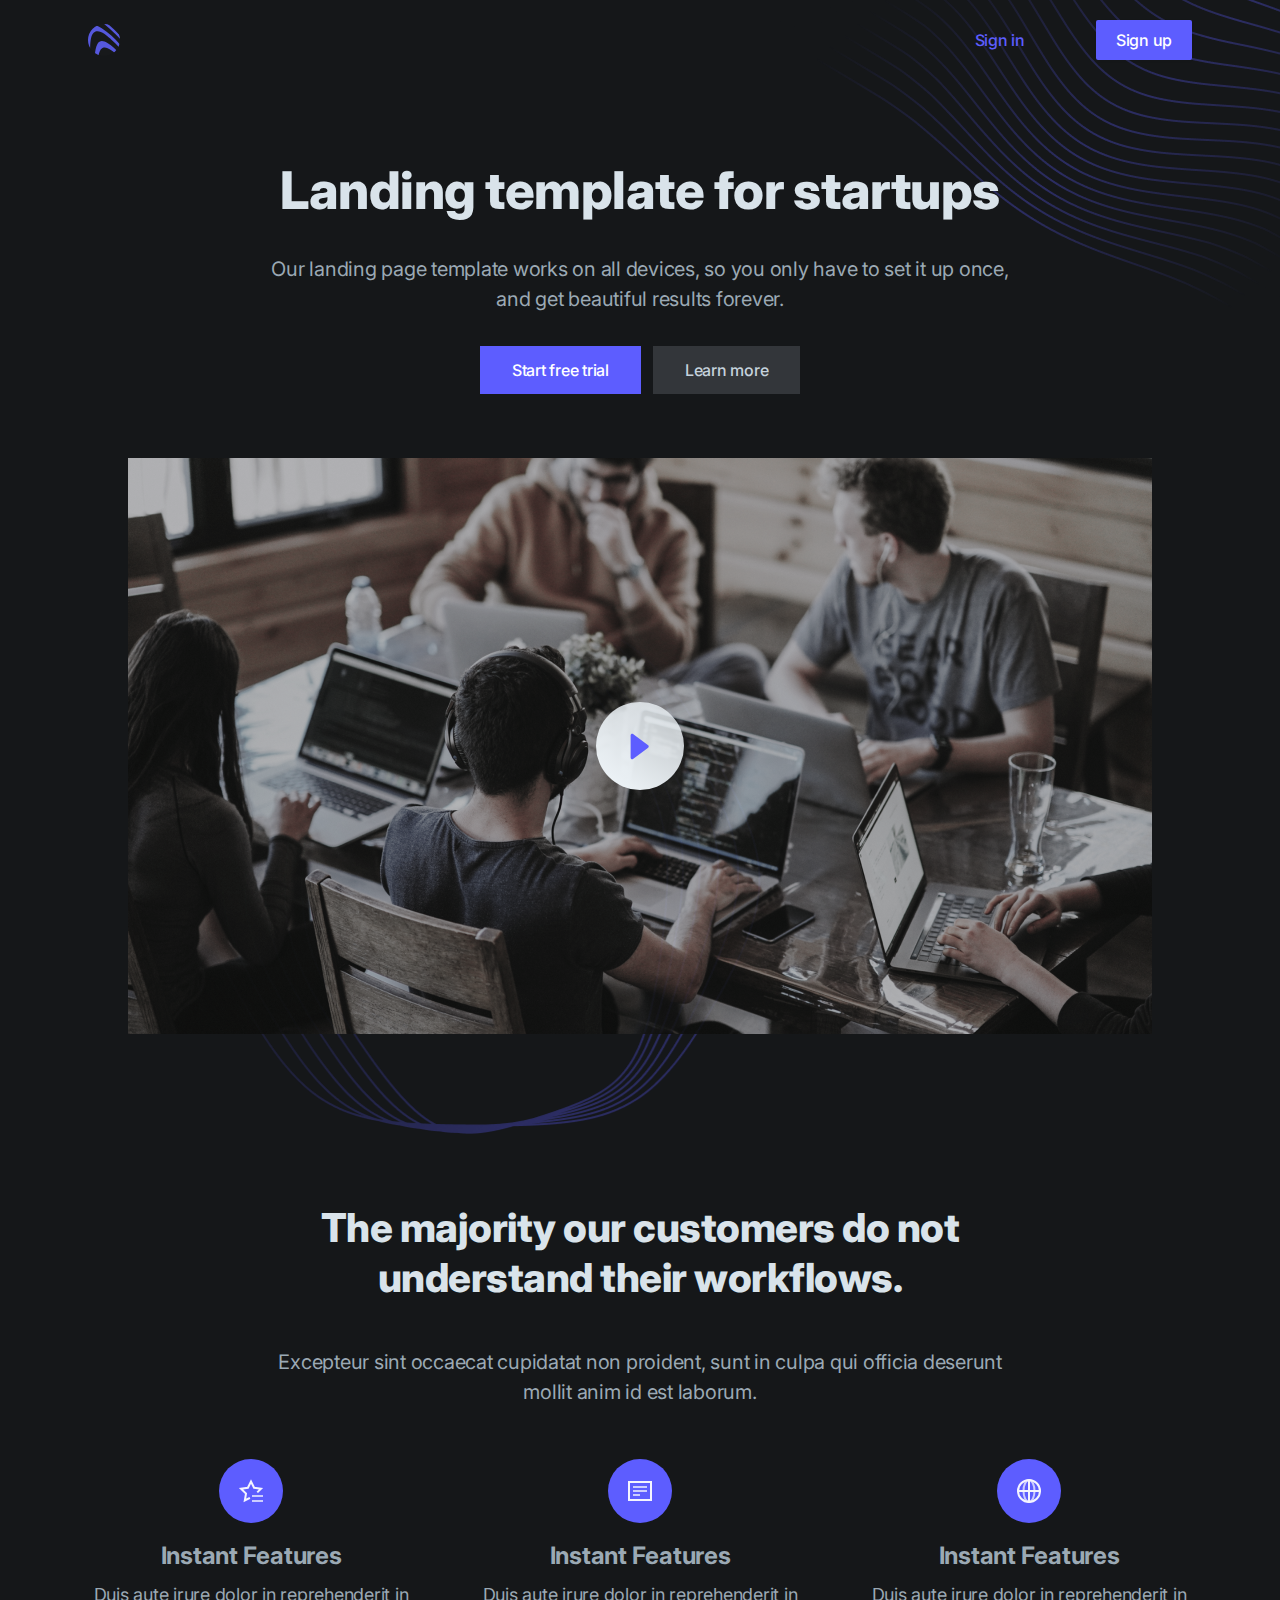
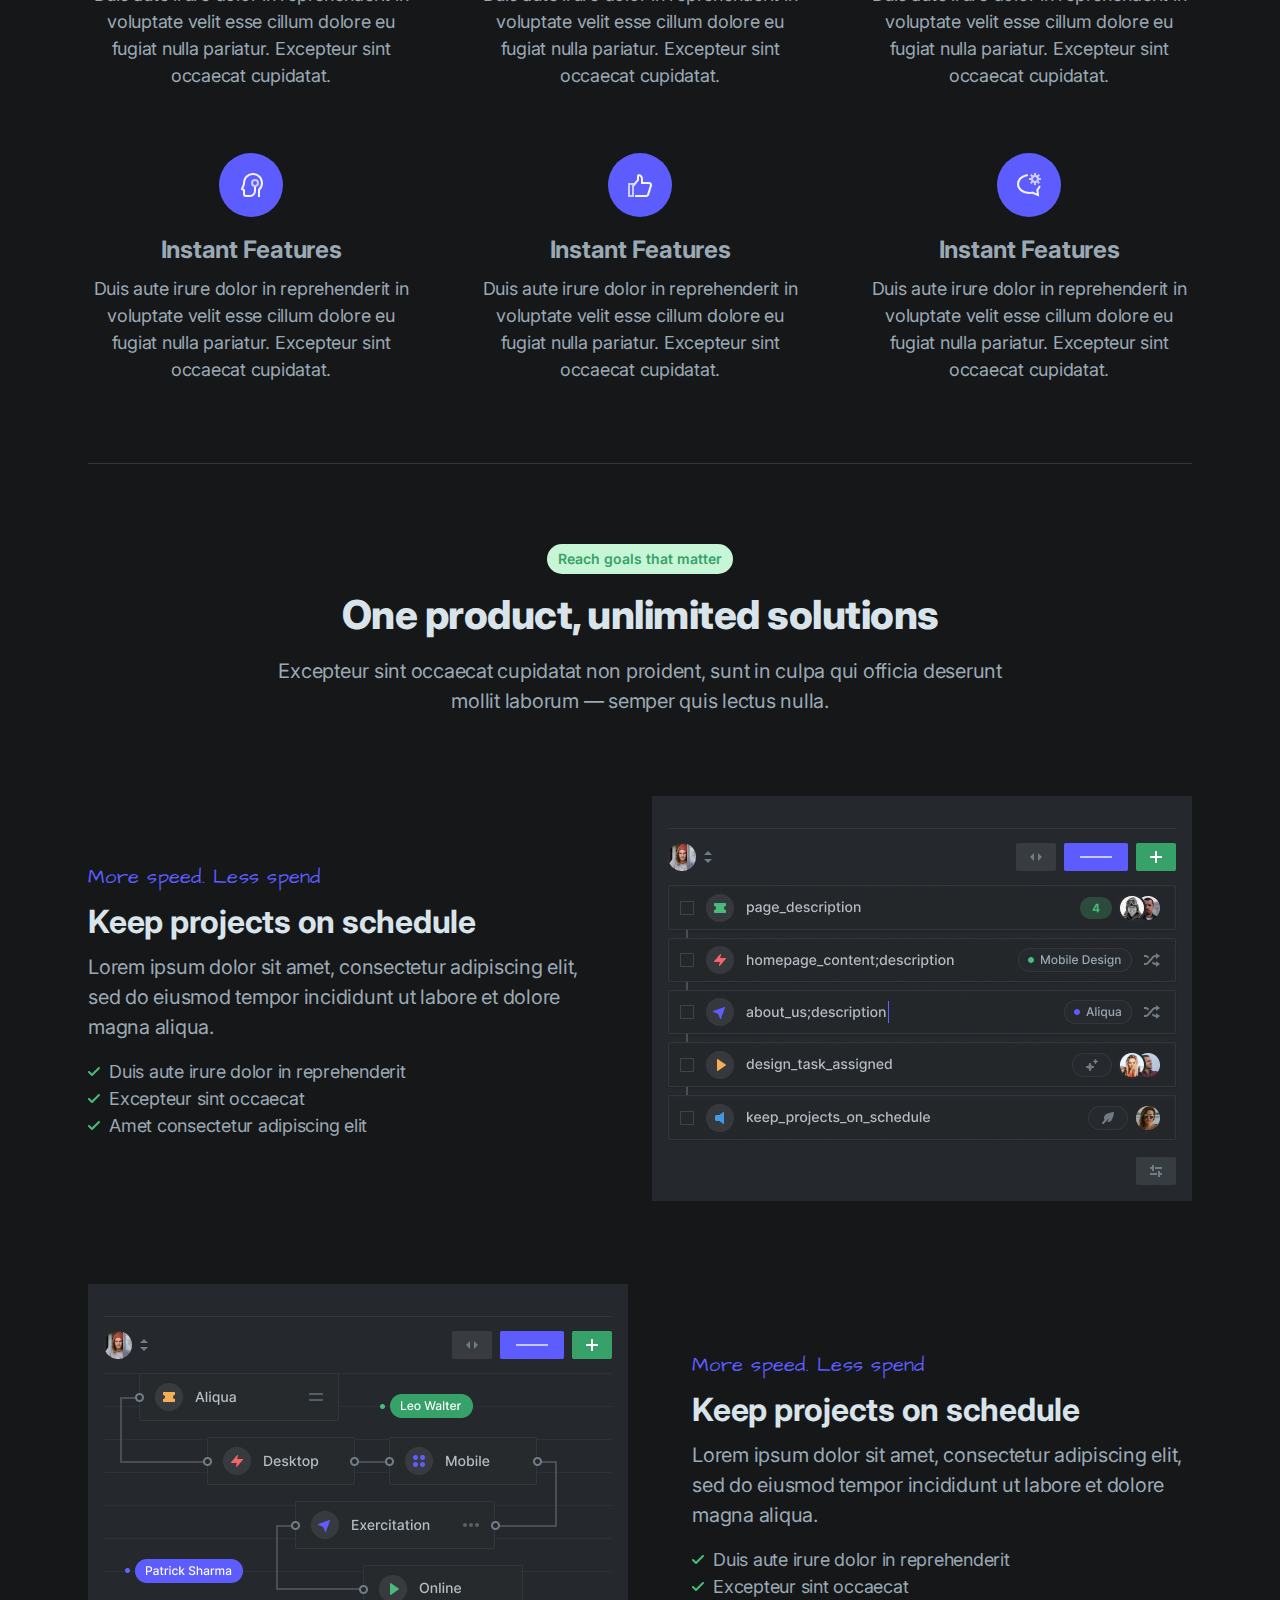
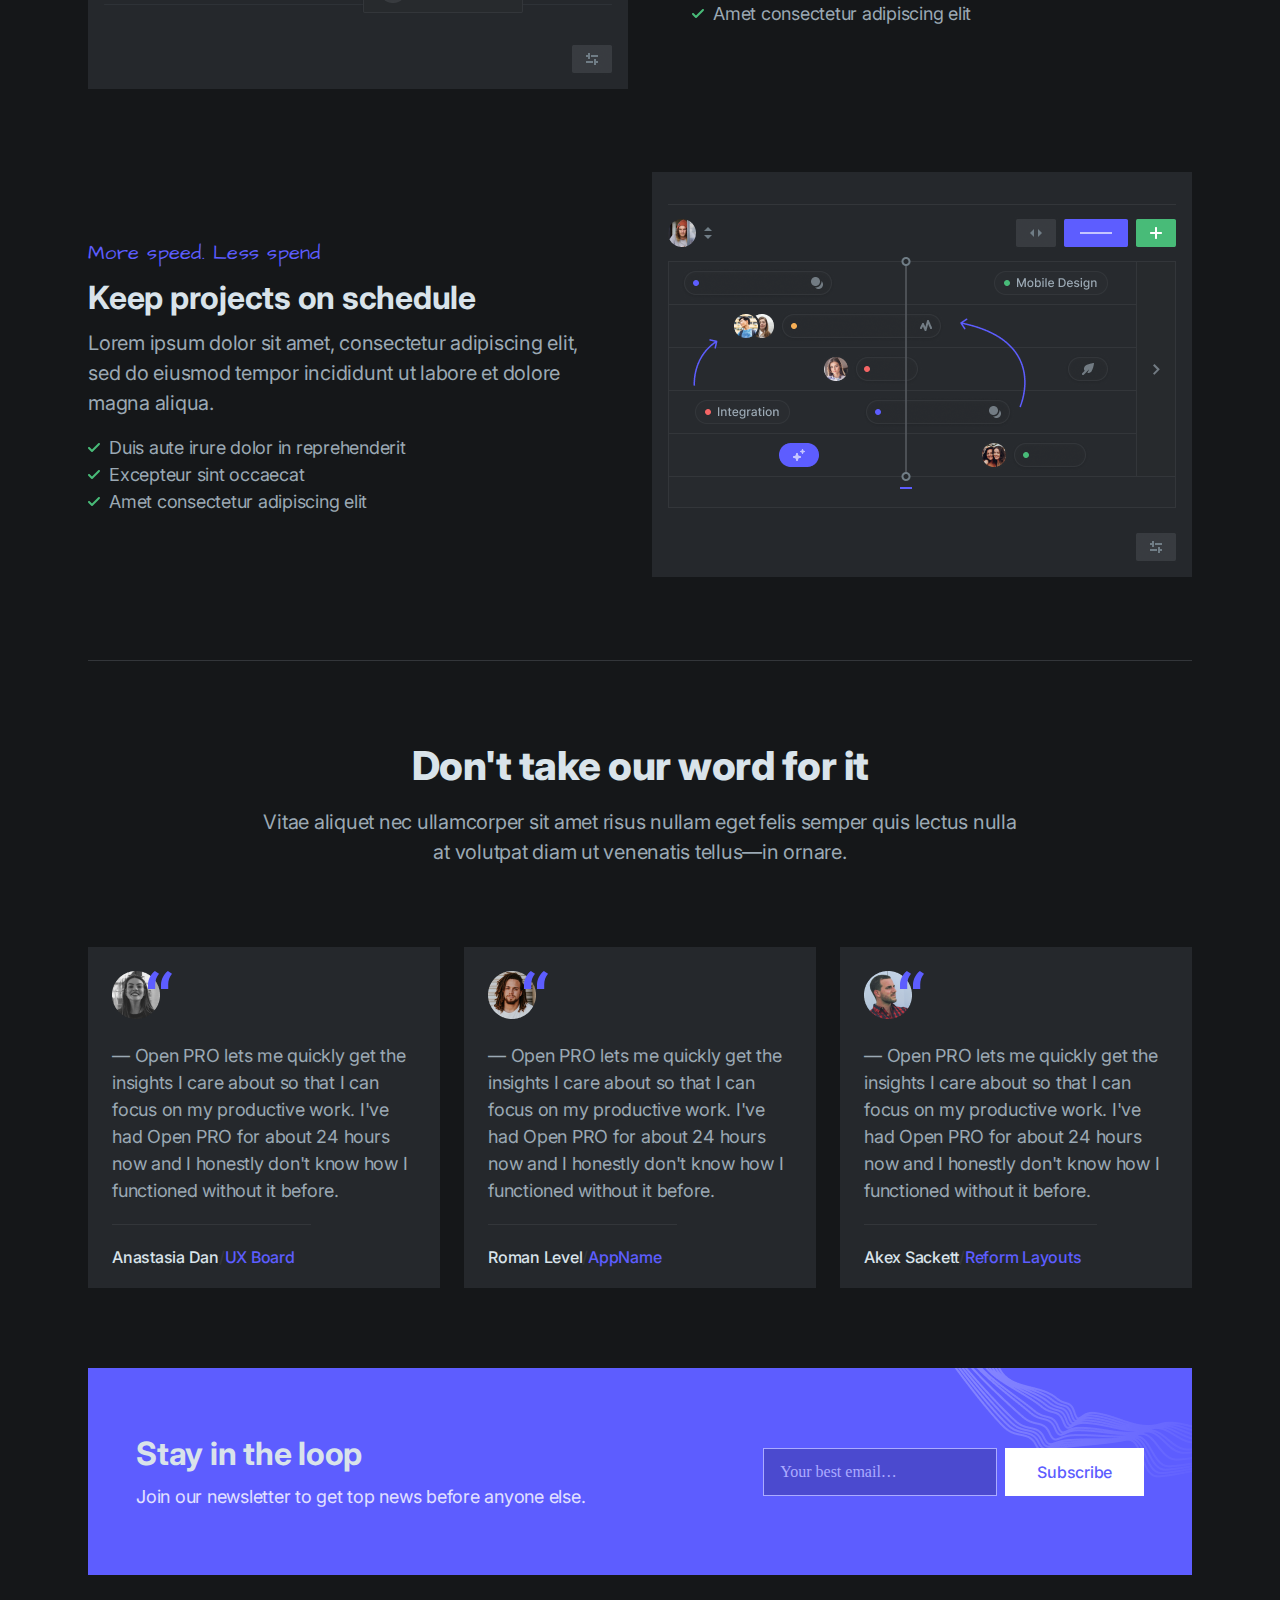
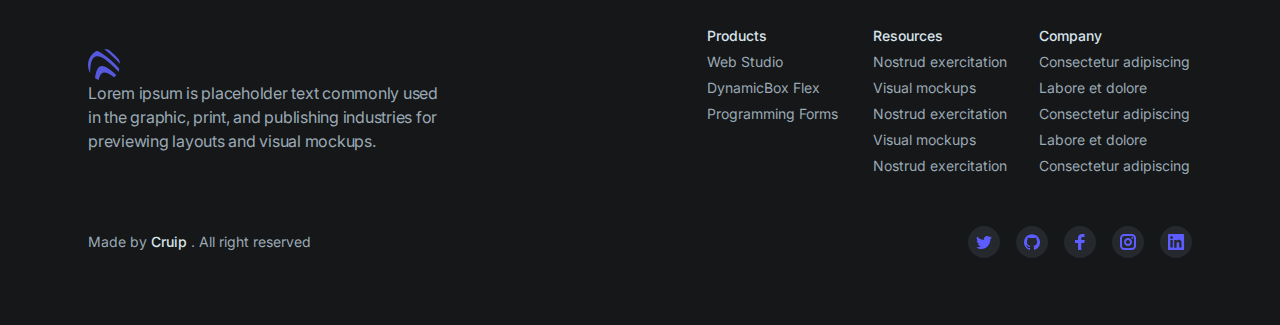
==== commit 9266c990: "almost done" ====
--- a/index.html
+++ b/index.html
@@ -374,7 +374,7 @@
               </p>
               <div class="person-info">
                 <h6 class="person-name">Anastasia Dan</h6>
-                / <span class="person-job">UX Board</span>
+                / <span class="person-job"> UX Board</span>
               </div>
             </div>
             <div class="card">
@@ -437,14 +437,115 @@
             </p>
           </div>
           <div class="input-content">
-            <input type="email" class="email-input" placeholder="Your best email…">
-          <input type="button" value="Subscribe" class="subscribe-input">
-          </div> 
+            <input
+              type="email"
+              class="email-input"
+              placeholder="Your best email…"
+            />
+            <input type="button" value="Subscribe" class="subscribe-input" />
+          </div>
           <div class="joining-decoration">
-            <img src="./imgs/joining/joining-decoration.png" alt="">
+            <img src="./imgs/joining/joining-decoration.png" alt="" />
           </div>
         </div>
       </section>
     </main>
+    <footer class="footer">
+      <div class="footer--top">
+        <div class="container">
+          <div class="left-footer">
+            <a href="#" class="logo">
+              <img src="./imgs/Logo-ico.svg" alt="Logo" />
+            </a>
+            <p class="description">
+              Lorem ipsum is placeholder text commonly used in the graphic,
+              print, and publishing industries for previewing layouts and visual
+              mockups.
+            </p>
+          </div>
+          <div class="right-footer">
+            <div class="column--outer">
+              <h6 class="title">Products</h6>
+
+              <ul class="footer-list">
+                <li class="list-element">
+                  <a href="#" class="list-link">Web Studio</a>
+                </li>
+                <li class="list-element">
+                  <a href="#" class="list-link">DynamicBox Flex</a>
+                </li>
+                <li class="list-element">
+                  <a href="#" class="list-link">Programming Forms</a>
+                </li>
+              </ul>
+            </div>
+            <div class="column--outer">
+              <h6 class="title">Resources</h6>
+              <ul class="footer-list">
+                <li class="list-element">
+                  <a href="#" class="list-link">Nostrud exercitation</a>
+                </li>
+                <li class="list-element">
+                  <a href="#" class="list-link">Visual mockups</a>
+                </li>
+                <li class="list-element">
+                  <a href="#" class="list-link">Nostrud exercitation</a>
+                </li>
+                <li class="list-element">
+                  <a href="#" class="list-link">Visual mockups</a>
+                </li>
+                <li class="list-element">
+                  <a href="#" class="list-link">Nostrud exercitation</a>
+                </li>
+              </ul>
+            </div>
+            <div class="column--outer">
+              <h6 class="title">Company</h6>
+              <ul class="footer-list">
+                <li class="list-element">
+                  <a href="#" class="list-link">Consectetur adipiscing</a>
+                </li>
+                <li class="list-element">
+                  <a href="#" class="list-link">Labore et dolore</a>
+                </li>
+                <li class="list-element">
+                  <a href="#" class="list-link">Consectetur adipiscing</a>
+                </li>
+                <li class="list-element">
+                  <a href="#" class="list-link">Labore et dolore</a>
+                </li>
+                <li class="list-element">
+                  <a href="#" class="list-link">Consectetur adipiscing</a>
+                </li>
+              </ul>
+            </div>
+          </div>
+        </div>
+      </div>
+      <div class="footer-bottom">
+        <div class="container">
+          <p class="description">
+            Made by <span class="name">Cruip</span> . All right reserved
+          </p>
+          <div class="social-media-links">
+            <a href="#" class="social-link">
+              <img src="./imgs/footer/twitter-ico.svg" alt="" />
+            </a>
+            <a href="#" class="social-link">
+              <img src="./imgs/footer/github-ico.svg" alt="" />
+            </a>
+            <a href="#" class="social-link">
+              <img src="./imgs/footer/facebook-ico.svg" alt="" />
+            </a>
+            <a href="#" class="social-link">
+              <img src="./imgs/footer/instagram-ico.svg" alt="" />
+            </a>
+            <a href="#" class="social-link">
+              <img src="./imgs/footer/linkedin-ico.svg" alt="" />
+            </a>
+          </div>
+        </div>
+      </div>
+    </footer>
   </body>
 </html>
--- a/css/base.css
+++ b/css/base.css
@@ -60,20 +60,20 @@
   display: none;
 }
 
-.joining .container .input-content, .joining .container, .comments .container .comments-cards .card .person-info, .comments .container .comments-cards, .solutions .container .solutions--main-content .card .card-texts .check-list .list-elements, .solutions .container .solutions--main-content .card, .main .sign-form .container .form .selection-text, .main .sign-form .container .form .google-btn .google-ico, .main .sign-form .container #sign-in .additional-info-section .link-label, .main .sign-form .container #sign-in .additional-info-section, .header--bottom .container .text--content .buttons, .header .header--top .container .nav .nav--list, .header .header--top .container {
+.footer .footer-bottom .container .social-media-links, .footer .footer-bottom .container, .footer .footer--top .container .right-footer, .footer .footer--top .container, .joining .container .input-content, .joining .container, .comments .container .comments-cards .card .person-info, .comments .container .comments-cards, .solutions .container .solutions--main-content .card .card-texts .check-list .list-elements, .solutions .container .solutions--main-content .card, .main .sign-form .container .form .selection-text, .main .sign-form .container .form .google-btn .google-ico, .main .sign-form .container #sign-in .additional-info-section .link-label, .main .sign-form .container #sign-in .additional-info-section, .header--bottom .container .text--content .buttons, .header .header--top .container .nav .nav--list, .header .header--top .container {
   display: flex;
   justify-content: space-between;
   align-items: center;
 }
 
-.container-titles, .joining .container .text-content, .comments .container .comments-cards .card, .comments .container, .solutions .container .solutions--main-content .card .card-texts .titles--up, .solutions .container .solutions--main-content .card .card-texts, .solutions .container .solutions--main-content, .solutions .container, .majorities .container .majorities--cards .card .card--text, .majorities .container .majorities--cards .card, .majorities .container, .main .sign-form .container .form .input-complex-section .input-complex, .main .sign-form .container .form .input-complex-section, .main .sign-form .container .form, .main .sign-form .container, .header--bottom .container .video--content, .header--bottom .container .text--content, .header--bottom .container {
+.container-titles, .footer .footer--top .container .right-footer .column--outer .footer-list, .footer .footer--top .container .right-footer .column--outer, .footer .footer--top .container .left-footer, .footer, .joining .container .text-content, .comments .container .comments-cards .card, .comments .container, .solutions .container .solutions--main-content .card .card-texts .titles--up, .solutions .container .solutions--main-content .card .card-texts, .solutions .container .solutions--main-content, .solutions .container, .majorities .container .majorities--cards .card .card--text, .majorities .container .majorities--cards .card, .majorities .container, .main .sign-form .container .form .input-complex-section .input-complex, .main .sign-form .container .form .input-complex-section, .main .sign-form .container .form, .main .sign-form .container, .header--bottom .container .video--content, .header--bottom .container .text--content, .header--bottom .container {
   display: flex;
   flex-direction: column;
   justify-content: space-between;
   align-items: center;
 }
 
-.solutions .container .container-titles .motivational--block, .majorities .container .majorities--cards .card .accent--img, .header--bottom .container .video--content .play-btn {
+.footer .footer-bottom .container .social-media-links .social-link, .solutions .container .container-titles .motivational--block, .majorities .container .majorities--cards .card .accent--img, .header--bottom .container .video--content .play-btn {
   display: flex;
   justify-content: center;
   align-items: center;
@@ -546,35 +546,34 @@
   gap: 9px;
 }
 .solutions .container .solutions--main-content .card .card-img {
-  width: min(80dvw, 540px);
+  width: min(95dvw, 540px);
 }
 .solutions .container .solutions--main-content .card .card-img img {
   max-width: 100%;
 }
 
+.comments {
+  padding-top: 80px;
+}
 .comments .container {
   gap: 80px;
 }
 .comments .container .comments-cards {
+  max-width: 100%;
   gap: 24px;
 }
 @media (max-width: 1024px) {
   .comments .container .comments-cards {
     flex-flow: column wrap;
+    align-items: stretch;
   }
 }
 .comments .container .comments-cards .card {
-  max-width: 352px;
-  min-height: 339px;
+  min-height: 15%;
   background: rgb(37, 40, 44);
   padding: 24px 24px 20px;
   gap: 20px;
   align-items: flex-start;
-}
-@media (max-width: 470px) {
-  .comments .container .comments-cards .card {
-    width: 80dvw;
-  }
 }
 .comments .container .comments-cards .card .profile-photo {
   position: relative;
@@ -698,6 +697,123 @@
   right: 0;
   z-index: 1;
 }
+.footer {
+  min-height: 233px;
+  align-items: stretch;
+  margin-bottom: 67px;
+  gap: 20px;
+}
+@media (max-width: 1024px) {
+  .footer .footer--top .container {
+    flex-flow: column wrap;
+    align-items: stretch;
+    gap: 20px;
+  }
+}
+.footer .footer--top .container .left-footer {
+  align-items: flex-start;
+  gap: minmax(auto, 14px);
+}
+@media (max-width: 1024px) {
+  .footer .footer--top .container .left-footer {
+    width: auto;
+    flex-direction: row;
+    justify-content: space-between;
+    gap: 10px;
+  }
+}
+@media (max-width: 470px) {
+  .footer .footer--top .container .left-footer {
+    flex-flow: column wrap;
+  }
+}
+.footer .footer--top .container .left-footer .description {
+  max-width: 352px;
+  color: rgb(155, 169, 180);
+  font-family: "Inter", sans-serif;
+  font-weight: 400px;
+  font-size: 16px;
+  line-height: 24px;
+  letter-spacing: -0.25px;
+}
+.footer .footer--top .container .right-footer {
+  align-items: flex-start;
+  gap: min(1dvw, 80px);
+}
+@media (max-width: 470px) {
+  .footer .footer--top .container .right-footer {
+    flex-flow: column wrap;
+  }
+}
+.footer .footer--top .container .right-footer .column--outer {
+  min-width: 153px;
+  align-items: flex-start;
+  gap: 4px;
+}
+@media (max-width: 470px) {
+  .footer .footer--top .container .right-footer .column--outer {
+    width: 100%;
+  }
+}
+.footer .footer--top .container .right-footer .column--outer .footer-list {
+  align-items: flex-start;
+  gap: 4px;
+}
+@media (max-width: 470px) {
+  .footer .footer--top .container .right-footer .column--outer .footer-list {
+    width: 100%;
+    flex-flow: row wrap;
+    justify-content: flex-start;
+    gap: min(20px, 10%);
+  }
+}
+.footer .footer--top .container .right-footer .column--outer .footer-list .list-element .list-link {
+  color: rgb(155, 169, 180);
+  font-family: "Inter", sans-serif;
+  font-weight: 400;
+  font-size: 14px;
+  line-height: 22px;
+  letter-spacing: initial;
+}
+@media (max-width: 470px) {
+  .footer .footer-bottom .container {
+    flex-flow: column-reverse wrap;
+    gap: 20px;
+  }
+}
+.footer .footer-bottom .container .description {
+  color: rgb(155, 169, 180);
+  font-family: "Inter", sans-serif;
+  font-weight: 400;
+  font-size: 14px;
+  line-height: 22px;
+  letter-spacing: initial;
+}
+.footer .footer-bottom .container .description .name {
+  color: rgb(217, 227, 234);
+  font-family: "Inter", sans-serif;
+  font-weight: 500;
+  font-size: 14px;
+  line-height: 22px;
+  letter-spacing: initial;
+}
+.footer .footer-bottom .container .social-media-links {
+  gap: 16px;
+  order: 0;
+}
+@media (max-width: 470px) {
+  .footer .footer-bottom .container .social-media-links {
+    width: 100%;
+    justify-content: space-between;
+  }
+}
+.footer .footer-bottom .container .social-media-links .social-link {
+  width: 32px;
+  height: 32px;
+  border-radius: 50%;
+  background-color: rgb(37, 40, 44);
+}
+
 body {
   padding: 0 5dvw;
   background-color: rgb(21, 23, 25);
@@ -723,7 +839,7 @@
 
 .container {
   max-width: 1104px;
-  margin: auto;
+  margin: 0 auto;
 }
 
 .container-titles {
@@ -846,6 +962,15 @@
   }
 }
 
+h6.title {
+  color: rgb(217, 227, 234);
+  font-family: "Inter", sans-serif;
+  font-weight: 500;
+  font-size: 14px;
+  line-height: 22px;
+  letter-spacing: initial;
+}
+
 .description {
   color: rgb(155, 169, 180);
   font-family: "Inter", sans-serif;
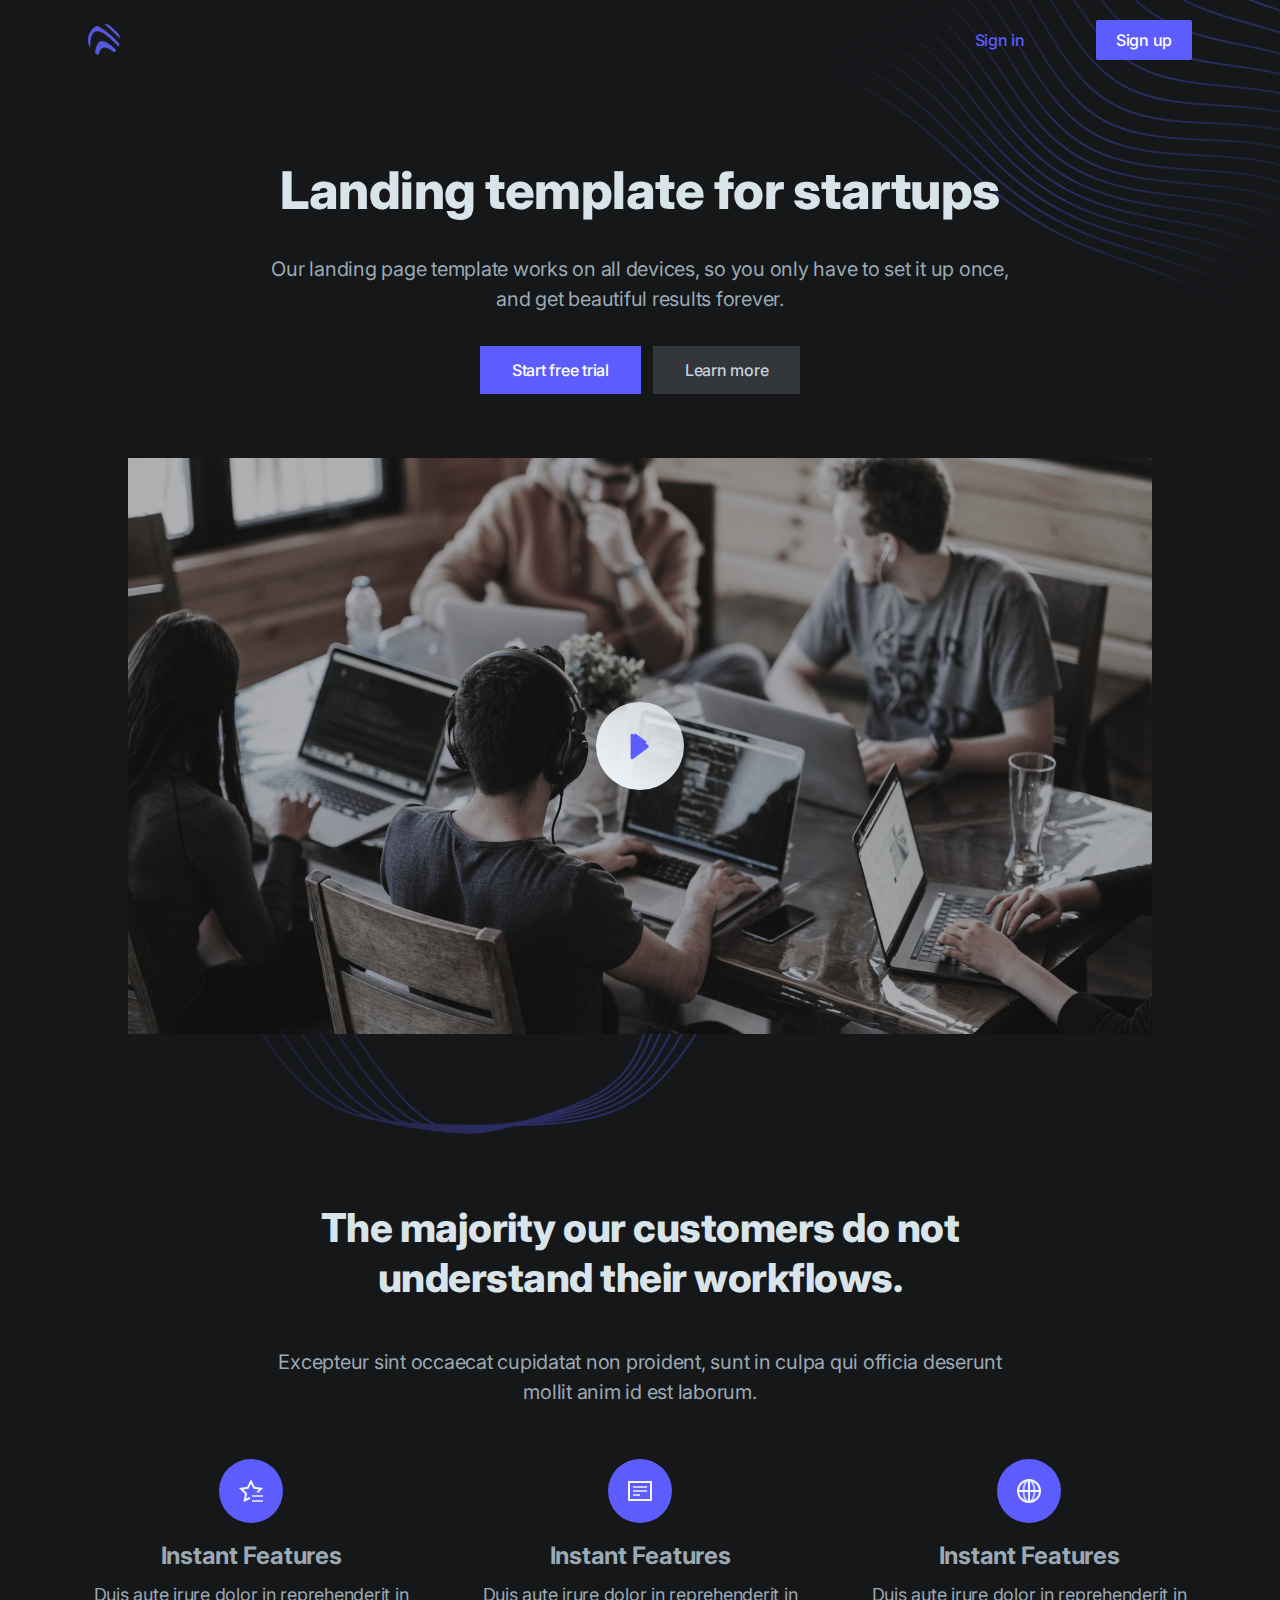
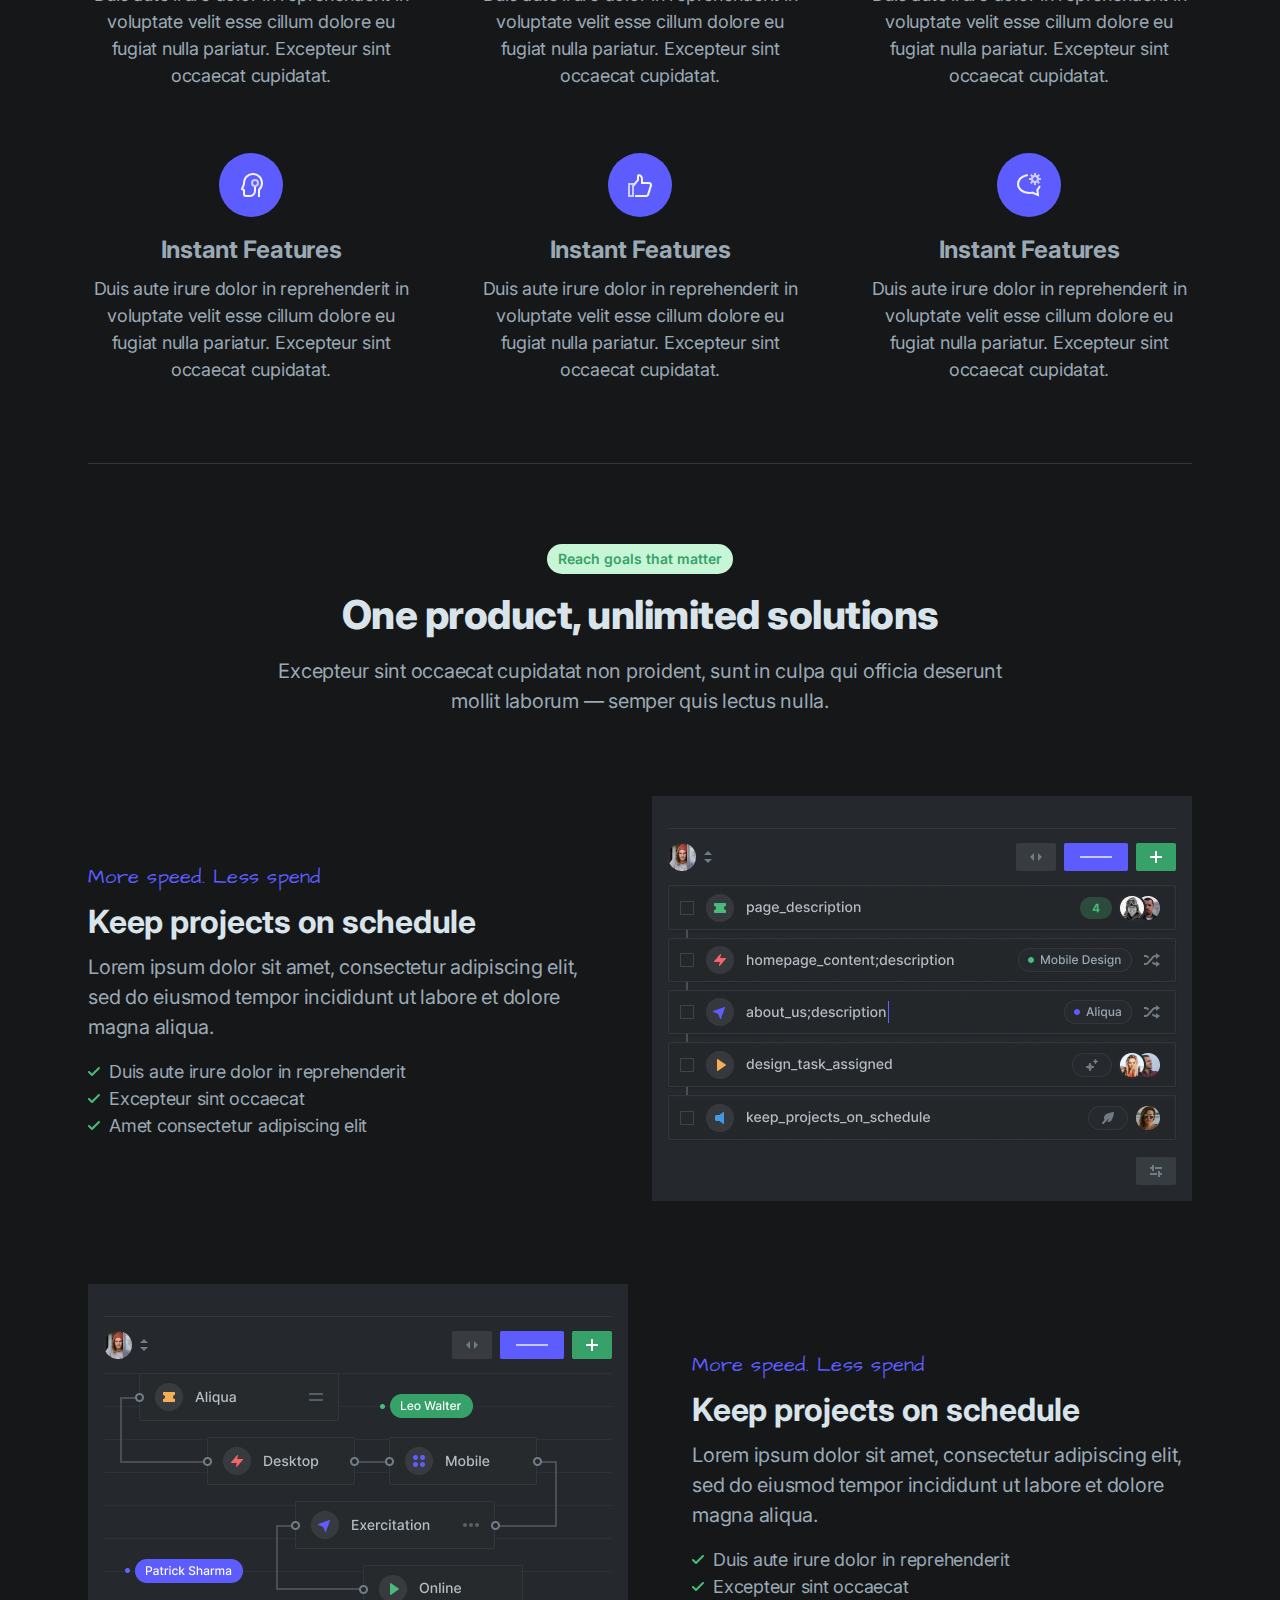
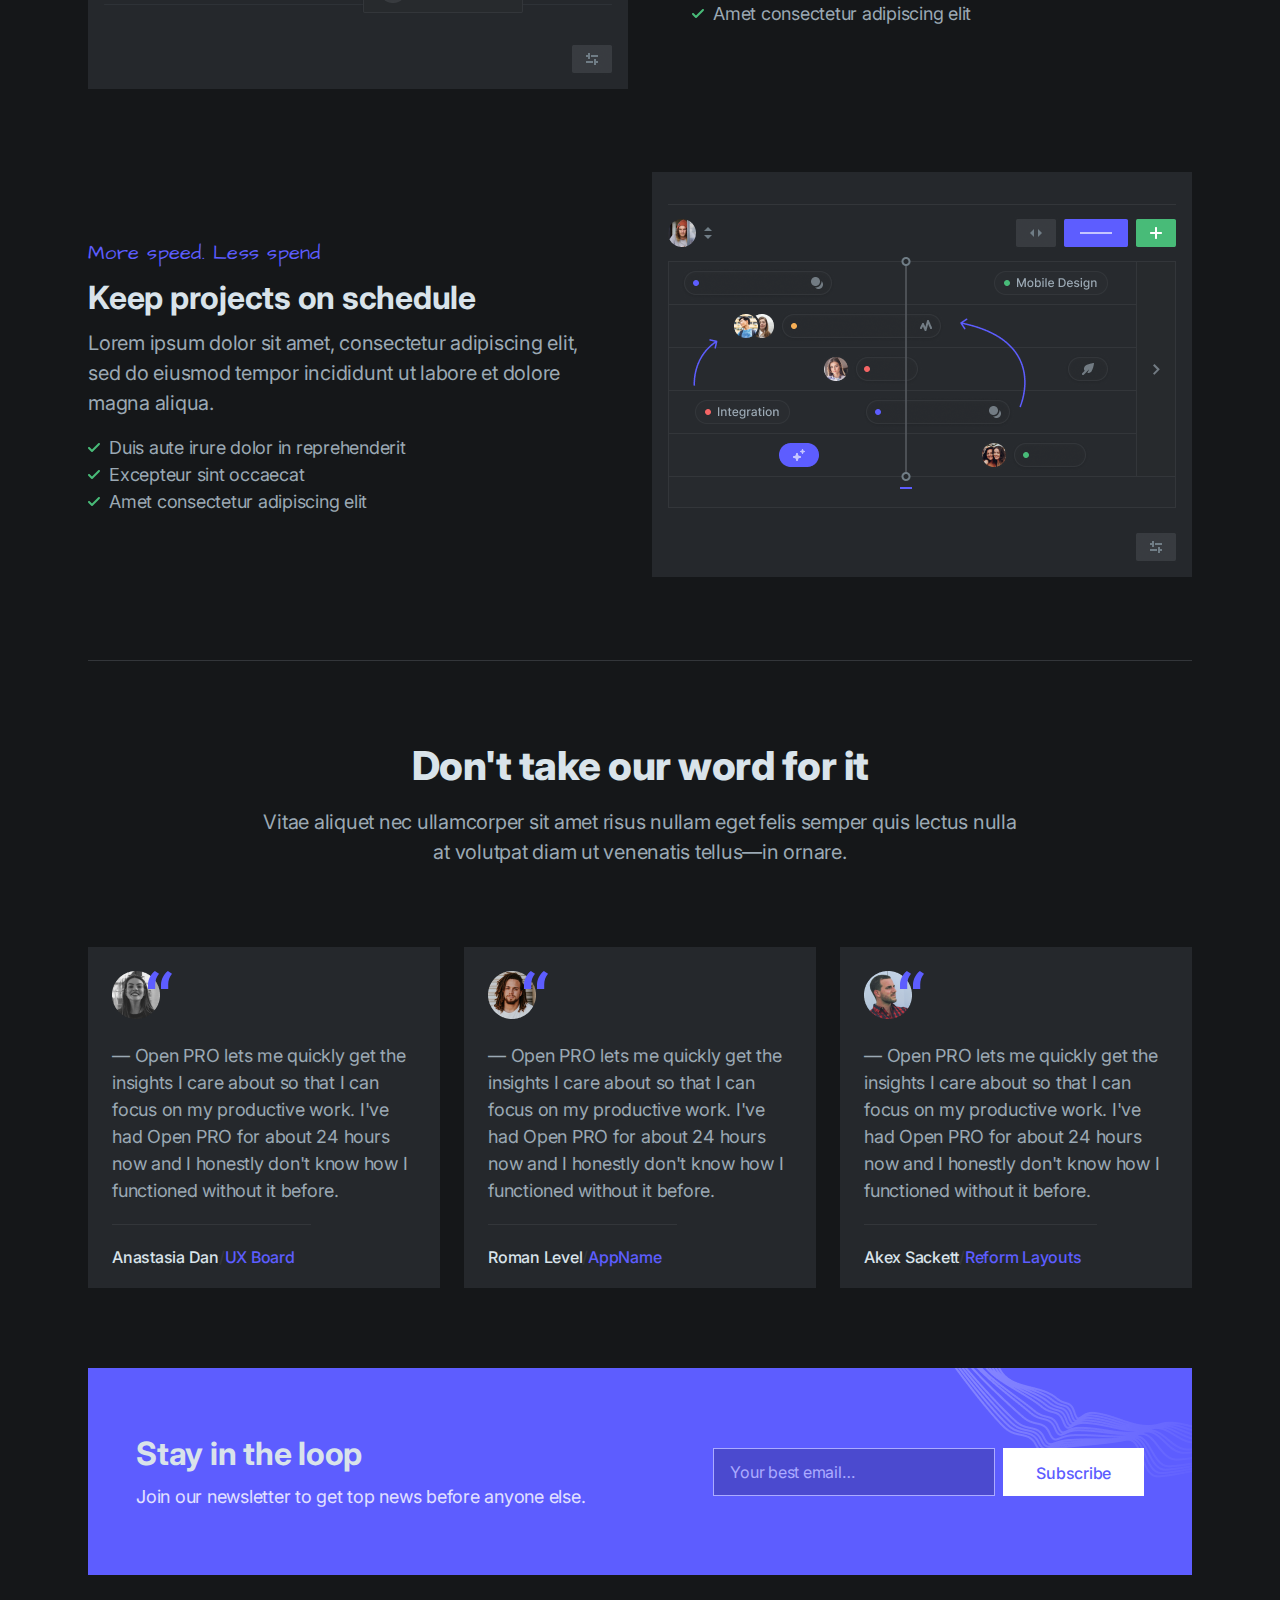
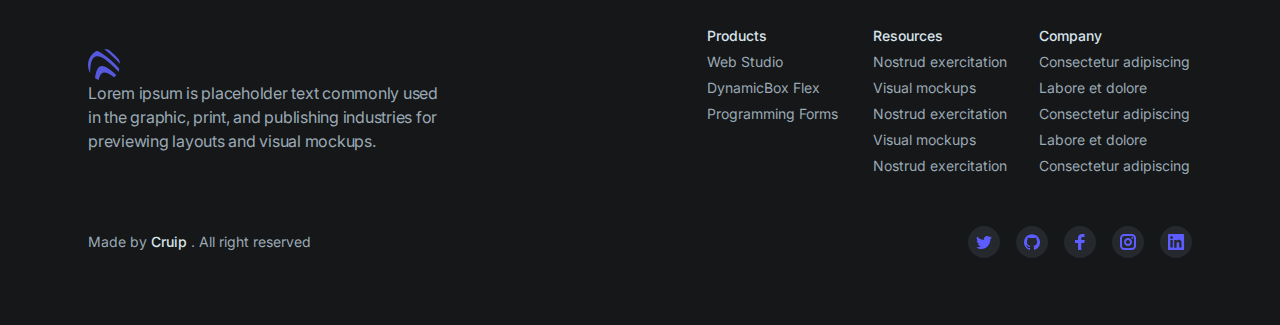
==== commit cef2107e: "restored" ====
--- a/index.html
+++ b/index.html
@@ -59,7 +59,9 @@
           <div class="video--content">
             <img src="./imgs/header/video-img.png" alt="" class="video--img" />
             <button class="play-btn">
-              <div class="play-btn-triangle"></div>
+              <div class="play-btn-triangle">
+                <img src="./imgs/header/play-btn-ico.svg" alt="">
+              </div>
             </button>
           </div>
           <img
--- a/css/base.css
+++ b/css/base.css
@@ -328,10 +328,6 @@
   left: 16px;
   justify-content: flex-start;
 }
-.main .sign-form .container .form .google-btn .google-ico .icon {
-  width: 14px;
-  height: 14px;
-}
 .main .sign-form .container .form .selection-text {
   align-items: center;
   gap: 12px;
@@ -345,30 +341,10 @@
   line-height: 1.5;
   letter-spacing: -0.25px;
 }
-@media (max-width: 470px) {
-  .main .sign-form .container .form .selection-text .description {
-    color: rgb(155, 169, 180);
-    font-family: "Inter", sans-serif;
-    font-weight: 400;
-    font-size: 12px;
-    line-height: 1.5;
-    letter-spacing: -0.25px;
-  }
-}
-.main .sign-form .container .form .selection-text .line-dots {
-  width: 90px;
-  height: 1px;
-  border-bottom: 1px dotted rgb(51, 54, 58);
-}
-.main .sign-form .container .form .input-complex-section {
-  gap: 16px;
+.main .sign-form .container .form .selection-text .input-complex {
   align-items: stretch;
 }
-.main .sign-form .container .form .input-complex-section .input-complex {
-  align-items: stretch;
-  gap: 4px;
-}
-.main .sign-form .container .form .input-complex-section .input-complex .label {
+.main .sign-form .container .form .selection-text .input-complex .label {
   color: rgb(197, 210, 220);
   font-family: "Inter", sans-serif;
   font-weight: 500;
@@ -377,17 +353,17 @@
   letter-spacing: initial;
   position: relative;
 }
-.main .sign-form .container .form .input-complex-section .input-complex .label:after {
+.main .sign-form .container .form .selection-text .input-complex .label:after {
   content: "*";
   color: rgb(229, 61, 62);
   position: absolute;
 }
-.main .sign-form .container .form .input-complex-section .input-complex .input {
+.main .sign-form .container .form .selection-text .input-complex .input {
   border: 1px solid rgb(51, 54, 58);
   background: transparent;
   color: rgb(112, 125, 134);
 }
-.main .sign-form .container .form .input-complex-section .privacy-text {
+.main .sign-form .container .form .selection-text .privacy-text {
   text-align: center;
   color: rgb(112, 125, 134);
   font-family: "Inter", sans-serif;
@@ -396,7 +372,7 @@
   line-height: 24px;
   letter-spacing: -0.25px;
 }
-.main .sign-form .container .form .input-complex-section .privacy-text a {
+.main .sign-form .container .form .selection-text .privacy-text a {
   text-decoration: underline;
   color: rgb(155, 169, 180);
   font-family: "Inter", sans-serif;
@@ -405,10 +381,10 @@
   line-height: 24px;
   letter-spacing: -0.25px;
 }
-.main .sign-form .container .form .SignUp-btn {
+.main .sign-form .container .form .selection-text .SignUp-btn {
   background-color: rgb(93, 93, 255);
 }
-.main .sign-form .container .form .link-label {
+.main .sign-form .container .form .selection-text .link-label {
   text-align: center;
   color: rgb(155, 169, 180);
   font-family: "Inter", sans-serif;
@@ -417,7 +393,7 @@
   line-height: 24px;
   letter-spacing: -0.25px;
 }
-.main .sign-form .container .form .link {
+.main .sign-form .container .form .selection-text .link-label .link {
   color: rgb(93, 93, 255);
   font-family: "Inter", sans-serif;
   font-weight: 400;
@@ -663,8 +639,13 @@
   max-width: 320px;
   padding: 12px 16px;
   background: rgb(75, 74, 207);
+  border: 1px solid rgb(171, 171, 255);
   color: rgb(171, 171, 255);
-  border: 1px solid rgb(171, 171, 255);
+  font-family: "Inter", sans-serif;
+  font-weight: 400;
+  font-size: 16px;
+  line-height: 24px;
+  letter-spacing: -0.25px;
 }
 @media (max-width: 768px) {
   .joining .container .input-content .email-input {
@@ -673,10 +654,15 @@
 }
 .joining .container .input-content .email-input::placeholder {
   color: rgb(171, 171, 255);
+  font-family: "Inter", sans-serif;
+  font-weight: 400;
+  font-size: 16px;
+  line-height: 24px;
+  letter-spacing: -0.25px;
 }
 .joining .container .input-content .subscribe-input {
-  box-sizing: border-box;
   padding: 12px 32px;
+  border: 1px solid rgb(255, 255, 255);
   background: rgb(255, 255, 255);
   color: rgb(93, 93, 255);
   font-family: "Inter", sans-serif;
@@ -687,9 +673,8 @@
   transition: ease-in-out 0.2s;
 }
 .joining .container .input-content .subscribe-input:hover {
-  background-color: rgb(93, 93, 255);
+  background-color: transparent;
   color: rgb(255, 255, 255);
-  border: 0.1px solid rgb(255, 255, 255);
 }
 .joining .container .joining-decoration {
   position: absolute;
@@ -697,6 +682,7 @@
   right: 0;
   z-index: 1;
 }
+
 .footer {
   min-height: 233px;
   align-items: stretch;
@@ -725,6 +711,8 @@
 @media (max-width: 470px) {
   .footer .footer--top .container .left-footer {
     flex-flow: column wrap;
+    align-items: center;
+    text-align: center;
   }
 }
 .footer .footer--top .container .left-footer .description {
@@ -763,7 +751,7 @@
   .footer .footer--top .container .right-footer .column--outer .footer-list {
     width: 100%;
     flex-flow: row wrap;
-    justify-content: flex-start;
+    justify-content: space-between;
     gap: min(20px, 10%);
   }
 }
@@ -840,6 +828,7 @@
 .container {
   max-width: 1104px;
   margin: 0 auto;
+  animation: photo-show ease-in-out 1s;
 }
 
 .container-titles {
@@ -988,4 +977,17 @@
     line-height: 24px;
     letter-spacing: -0.25px;
   }
+}
+
+@keyframes photo-show {
+  from {
+    transform-origin: center;
+    scale: 0.4;
+    opacity: 0;
+  }
+  to {
+    transform-origin: center;
+    scale: 1;
+    opacity: 1;
+  }
 }